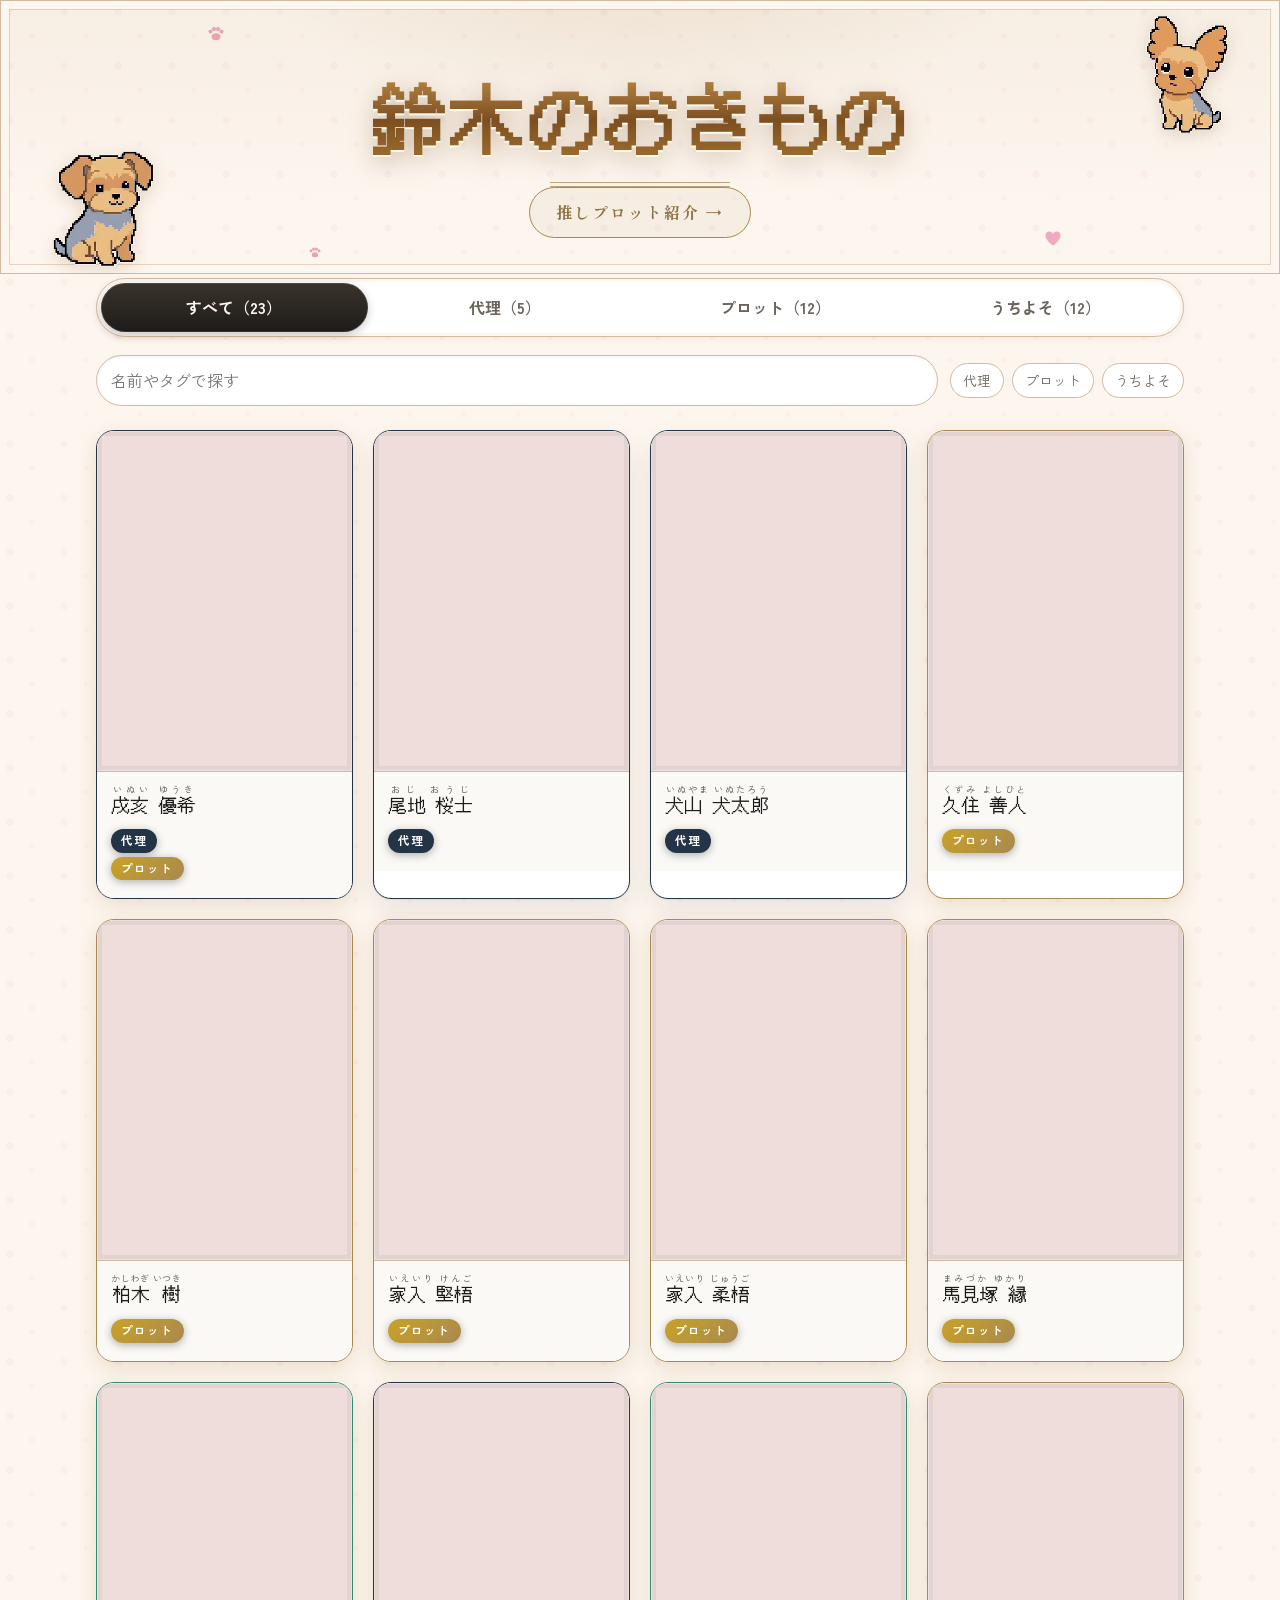
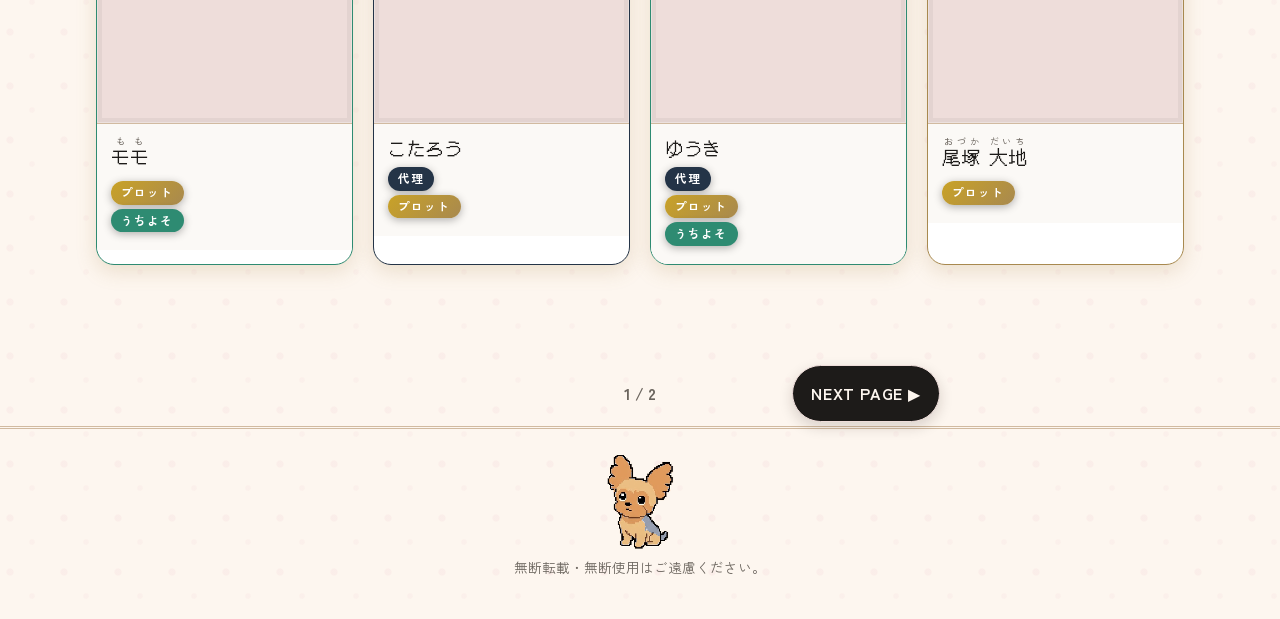
==== index.html @ d0c05646 "Update index.html" ====
<!doctype html>
<html lang="ja">
<head>
<meta charset="utf-8">
<meta name="viewport" content="width=device-width, initial-scale=1">
<title>キャラクター図鑑</title>
<meta name="description" content="オリジナルキャラクターの紹介ページ">
<link rel="preconnect" href="https://fonts.googleapis.com">
<link rel="preconnect" href="https://fonts.gstatic.com" crossorigin>
<link href="https://fonts.googleapis.com/css2?family=Shippori+Mincho+B1:wght@500;700;800&family=Zen+Kaku+Gothic+New:wght@400;700&family=DotGothic16&display=swap" rel="stylesheet">
<link rel="stylesheet" href="style.css?v=20261112v">
</head>
<body>
<div class="loader" id="loader" role="status" aria-label="読み込み中">
  <img class="loader-img" id="loader-img" src="images/loading-1.webp" alt="">
  <div class="loader-progress">
    <img class="loader-runner" id="loader-runner" src="images/runner-1.webp" alt="">
    <div class="loader-bar"><div class="loader-bar-fill" id="loader-fill"></div></div>
  </div>
  <p class="loader-text">読み込み中 <span class="loader-pct" id="loader-pct">0%</span></p>
</div>
<script>
  (function () {
    var n = 1 + Math.floor(Math.random() * 3);
    document.getElementById("loader-img").src = "images/loading-" + n + ".webp";
    document.getElementById("loader-runner").src = "images/runner-" + n + ".webp";
  })();
</script>
<svg width="0" height="0" style="position:absolute" aria-hidden="true">
  <defs>
    <symbol id="yorkie-long-walk" viewBox="0 0 300 160">
<path d="M10 10h10v10h-10ZM20 10h10v10h-10ZM10 20h10v10h-10ZM20 20h10v10h-10ZM30 20h10v10h-10ZM200 20h10v10h-10ZM210 20h10v10h-10ZM20 30h10v10h-10ZM30 30h10v10h-10ZM160 30h10v10h-10ZM170 30h10v10h-10ZM180 30h10v10h-10ZM190 30h10v10h-10ZM200 30h10v10h-10ZM210 30h10v10h-10ZM220 30h10v10h-10ZM230 30h10v10h-10ZM240 30h10v10h-10ZM250 30h10v10h-10ZM10 40h10v10h-10ZM20 40h10v10h-10ZM150 40h10v10h-10ZM280 40h10v10h-10Z" fill="#eac184"/>
<path d="M200 10h10v10h-10ZM210 10h10v10h-10ZM190 20h10v10h-10ZM220 20h10v10h-10Z" fill="#f191a8"/>
<path d="M160 40h10v10h-10ZM170 40h10v10h-10ZM180 40h10v10h-10ZM190 40h10v10h-10ZM200 40h10v10h-10ZM210 40h10v10h-10ZM220 40h10v10h-10ZM230 40h10v10h-10ZM240 40h10v10h-10ZM250 40h10v10h-10ZM260 40h10v10h-10ZM270 40h10v10h-10ZM140 50h10v10h-10ZM150 50h10v10h-10ZM160 50h10v10h-10ZM170 50h10v10h-10ZM180 50h10v10h-10ZM190 50h10v10h-10ZM200 50h10v10h-10ZM210 50h10v10h-10ZM220 50h10v10h-10ZM230 50h10v10h-10ZM240 50h10v10h-10ZM250 50h10v10h-10ZM260 50h10v10h-10ZM270 50h10v10h-10ZM280 50h10v10h-10ZM290 50h10v10h-10ZM140 60h10v10h-10ZM150 60h10v10h-10ZM160 60h10v10h-10ZM170 60h10v10h-10ZM260 60h10v10h-10ZM270 60h10v10h-10ZM280 60h10v10h-10ZM290 60h10v10h-10ZM140 70h10v10h-10ZM150 70h10v10h-10ZM280 70h10v10h-10ZM290 70h10v10h-10ZM140 80h10v10h-10ZM150 80h10v10h-10ZM280 80h10v10h-10ZM290 80h10v10h-10ZM140 90h10v10h-10ZM150 90h10v10h-10ZM280 90h10v10h-10ZM290 90h10v10h-10ZM140 100h10v10h-10ZM150 100h10v10h-10ZM280 100h10v10h-10ZM290 100h10v10h-10ZM140 110h10v10h-10ZM150 110h10v10h-10ZM160 110h10v10h-10ZM170 110h10v10h-10ZM260 110h10v10h-10ZM270 110h10v10h-10ZM280 110h10v10h-10ZM290 110h10v10h-10ZM160 120h10v10h-10ZM170 120h10v10h-10ZM180 120h10v10h-10ZM190 120h10v10h-10ZM200 120h10v10h-10ZM210 120h10v10h-10ZM220 120h10v10h-10ZM230 120h10v10h-10ZM240 120h10v10h-10ZM250 120h10v10h-10ZM260 120h10v10h-10ZM270 120h10v10h-10ZM160 130h10v10h-10ZM170 130h10v10h-10ZM180 130h10v10h-10ZM190 130h10v10h-10ZM200 130h10v10h-10ZM210 130h10v10h-10ZM220 130h10v10h-10ZM230 130h10v10h-10ZM240 130h10v10h-10ZM250 130h10v10h-10Z" fill="#d29c54"/>
<path d="M10 50h10v10h-10ZM20 50h10v10h-10ZM30 50h10v10h-10ZM40 50h10v10h-10ZM50 50h10v10h-10ZM60 50h10v10h-10ZM70 50h10v10h-10ZM80 50h10v10h-10ZM90 50h10v10h-10ZM100 50h10v10h-10ZM110 50h10v10h-10ZM120 50h10v10h-10ZM130 50h10v10h-10ZM10 60h10v10h-10ZM20 60h10v10h-10ZM30 60h10v10h-10ZM40 60h10v10h-10ZM50 60h10v10h-10ZM60 60h10v10h-10ZM70 60h10v10h-10ZM80 60h10v10h-10ZM90 60h10v10h-10ZM100 60h10v10h-10ZM110 60h10v10h-10ZM120 60h10v10h-10ZM130 60h10v10h-10ZM10 70h10v10h-10ZM20 70h10v10h-10ZM30 70h10v10h-10ZM40 70h10v10h-10ZM50 70h10v10h-10ZM60 70h10v10h-10ZM70 70h10v10h-10ZM80 70h10v10h-10ZM90 70h10v10h-10ZM100 70h10v10h-10ZM110 70h10v10h-10ZM120 70h10v10h-10ZM130 70h10v10h-10ZM10 80h10v10h-10ZM20 80h10v10h-10ZM30 80h10v10h-10ZM40 80h10v10h-10ZM50 80h10v10h-10ZM60 80h10v10h-10ZM70 80h10v10h-10ZM80 80h10v10h-10ZM90 80h10v10h-10ZM100 80h10v10h-10ZM110 80h10v10h-10ZM120 80h10v10h-10ZM130 80h10v10h-10ZM10 90h10v10h-10ZM20 90h10v10h-10ZM30 90h10v10h-10ZM40 90h10v10h-10ZM50 90h10v10h-10ZM60 90h10v10h-10ZM70 90h10v10h-10ZM80 90h10v10h-10ZM90 90h10v10h-10ZM100 90h10v10h-10ZM110 90h10v10h-10ZM120 90h10v10h-10ZM130 90h10v10h-10ZM10 100h10v10h-10ZM20 100h10v10h-10ZM30 100h10v10h-10ZM40 100h10v10h-10ZM50 100h10v10h-10ZM60 100h10v10h-10ZM70 100h10v10h-10ZM80 100h10v10h-10ZM90 100h10v10h-10ZM100 100h10v10h-10ZM110 100h10v10h-10ZM120 100h10v10h-10ZM130 100h10v10h-10ZM10 110h10v10h-10ZM20 110h10v10h-10ZM30 110h10v10h-10ZM40 110h10v10h-10ZM50 110h10v10h-10ZM60 110h10v10h-10ZM70 110h10v10h-10ZM80 110h10v10h-10ZM90 110h10v10h-10ZM100 110h10v10h-10ZM110 110h10v10h-10ZM120 110h10v10h-10ZM130 110h10v10h-10ZM10 120h10v10h-10ZM20 120h10v10h-10ZM30 120h10v10h-10ZM40 120h10v10h-10ZM50 120h10v10h-10ZM60 120h10v10h-10ZM70 120h10v10h-10ZM80 120h10v10h-10ZM90 120h10v10h-10ZM100 120h10v10h-10ZM110 120h10v10h-10ZM120 120h10v10h-10ZM130 120h10v10h-10ZM20 140h10v10h-10ZM30 140h10v10h-10ZM60 140h10v10h-10ZM70 140h10v10h-10ZM110 140h10v10h-10ZM120 140h10v10h-10Z" fill="#a9b2ba"/>
<path d="M180 60h10v10h-10ZM190 60h10v10h-10ZM200 60h10v10h-10ZM210 60h10v10h-10ZM220 60h10v10h-10ZM230 60h10v10h-10ZM240 60h10v10h-10ZM250 60h10v10h-10ZM160 70h10v10h-10ZM170 70h10v10h-10ZM180 70h10v10h-10ZM190 70h10v10h-10ZM200 70h10v10h-10ZM210 70h10v10h-10ZM220 70h10v10h-10ZM230 70h10v10h-10ZM240 70h10v10h-10ZM250 70h10v10h-10ZM260 70h10v10h-10ZM270 70h10v10h-10ZM160 80h10v10h-10ZM170 80h10v10h-10ZM190 80h10v10h-10ZM200 80h10v10h-10ZM210 80h10v10h-10ZM220 80h10v10h-10ZM230 80h10v10h-10ZM240 80h10v10h-10ZM260 80h10v10h-10ZM270 80h10v10h-10ZM160 90h10v10h-10ZM170 90h10v10h-10ZM180 90h10v10h-10ZM190 90h10v10h-10ZM200 90h10v10h-10ZM230 90h10v10h-10ZM240 90h10v10h-10ZM250 90h10v10h-10ZM260 90h10v10h-10ZM270 90h10v10h-10ZM160 100h10v10h-10ZM170 100h10v10h-10ZM180 100h10v10h-10ZM190 100h10v10h-10ZM210 100h10v10h-10ZM220 100h10v10h-10ZM240 100h10v10h-10ZM250 100h10v10h-10ZM260 100h10v10h-10ZM270 100h10v10h-10ZM180 110h10v10h-10ZM190 110h10v10h-10ZM200 110h10v10h-10ZM210 110h10v10h-10ZM220 110h10v10h-10ZM230 110h10v10h-10ZM240 110h10v10h-10ZM250 110h10v10h-10ZM20 150h10v10h-10ZM30 150h10v10h-10ZM60 150h10v10h-10ZM70 150h10v10h-10ZM110 150h10v10h-10ZM120 150h10v10h-10Z" fill="#f8ecd0"/>
<path d="M180 80h10v10h-10ZM250 80h10v10h-10ZM210 90h10v10h-10ZM220 90h10v10h-10ZM200 100h10v10h-10ZM230 100h10v10h-10Z" fill="#2a2522"/>
<path d="M140 120h10v10h-10ZM150 120h10v10h-10ZM280 120h10v10h-10ZM290 120h10v10h-10ZM140 130h10v10h-10ZM150 130h10v10h-10ZM260 130h10v10h-10ZM270 130h10v10h-10ZM140 140h10v10h-10ZM150 140h10v10h-10ZM260 140h10v10h-10ZM270 140h10v10h-10Z" fill="#b07a3a"/>
<path d="M10 130h10v10h-10ZM20 130h10v10h-10ZM30 130h10v10h-10ZM40 130h10v10h-10ZM50 130h10v10h-10ZM60 130h10v10h-10ZM70 130h10v10h-10ZM80 130h10v10h-10ZM90 130h10v10h-10ZM100 130h10v10h-10ZM110 130h10v10h-10ZM120 130h10v10h-10ZM130 130h10v10h-10Z" fill="#7e8891"/>
</symbol>
    <symbol id="yorkie-short-walk" viewBox="0 0 300 160">
<path d="M160 0h10v10h-10ZM170 0h10v10h-10ZM260 0h10v10h-10ZM270 0h10v10h-10ZM150 10h10v10h-10ZM160 10h10v10h-10ZM170 10h10v10h-10ZM250 10h10v10h-10ZM260 10h10v10h-10ZM270 10h10v10h-10ZM140 20h10v10h-10ZM150 20h10v10h-10ZM160 20h10v10h-10ZM170 20h10v10h-10ZM240 20h10v10h-10ZM250 20h10v10h-10ZM260 20h10v10h-10ZM270 20h10v10h-10ZM140 30h10v10h-10ZM150 30h10v10h-10ZM180 30h10v10h-10ZM230 30h10v10h-10ZM240 30h10v10h-10ZM270 30h10v10h-10ZM140 40h10v10h-10ZM150 40h10v10h-10ZM180 40h10v10h-10ZM190 40h10v10h-10ZM200 40h10v10h-10ZM210 40h10v10h-10ZM220 40h10v10h-10ZM230 40h10v10h-10ZM240 40h10v10h-10ZM270 40h10v10h-10ZM150 50h10v10h-10ZM290 50h10v10h-10Z" fill="#eac184"/>
<path d="M160 30h10v10h-10ZM170 30h10v10h-10ZM250 30h10v10h-10ZM260 30h10v10h-10ZM160 40h10v10h-10ZM170 40h10v10h-10ZM250 40h10v10h-10ZM260 40h10v10h-10Z" fill="#f3c6d0"/>
<path d="M160 50h10v10h-10ZM170 50h10v10h-10ZM180 50h10v10h-10ZM190 50h10v10h-10ZM200 50h10v10h-10ZM210 50h10v10h-10ZM220 50h10v10h-10ZM230 50h10v10h-10ZM240 50h10v10h-10ZM250 50h10v10h-10ZM260 50h10v10h-10ZM270 50h10v10h-10ZM280 50h10v10h-10ZM150 60h10v10h-10ZM160 60h10v10h-10ZM170 60h10v10h-10ZM180 60h10v10h-10ZM190 60h10v10h-10ZM200 60h10v10h-10ZM210 60h10v10h-10ZM220 60h10v10h-10ZM230 60h10v10h-10ZM240 60h10v10h-10ZM250 60h10v10h-10ZM260 60h10v10h-10ZM270 60h10v10h-10ZM280 60h10v10h-10ZM290 60h10v10h-10ZM150 70h10v10h-10ZM160 70h10v10h-10ZM170 70h10v10h-10ZM180 70h10v10h-10ZM260 70h10v10h-10ZM270 70h10v10h-10ZM280 70h10v10h-10ZM290 70h10v10h-10ZM150 80h10v10h-10ZM160 80h10v10h-10ZM280 80h10v10h-10ZM290 80h10v10h-10ZM150 90h10v10h-10ZM160 90h10v10h-10ZM280 90h10v10h-10ZM290 90h10v10h-10ZM150 100h10v10h-10ZM160 100h10v10h-10ZM280 100h10v10h-10ZM290 100h10v10h-10ZM150 110h10v10h-10ZM160 110h10v10h-10ZM280 110h10v10h-10ZM290 110h10v10h-10ZM150 120h10v10h-10ZM160 120h10v10h-10ZM170 120h10v10h-10ZM180 120h10v10h-10ZM250 120h10v10h-10ZM260 120h10v10h-10ZM270 120h10v10h-10ZM280 120h10v10h-10ZM290 120h10v10h-10ZM150 130h10v10h-10ZM160 130h10v10h-10ZM170 130h10v10h-10ZM180 130h10v10h-10ZM190 130h10v10h-10ZM200 130h10v10h-10ZM210 130h10v10h-10ZM220 130h10v10h-10ZM230 130h10v10h-10ZM240 130h10v10h-10ZM250 130h10v10h-10ZM260 130h10v10h-10ZM270 130h10v10h-10ZM280 130h10v10h-10ZM290 130h10v10h-10Z" fill="#d29c54"/>
<path d="M10 60h10v10h-10ZM20 60h10v10h-10ZM30 60h10v10h-10ZM40 60h10v10h-10ZM50 60h10v10h-10ZM60 60h10v10h-10ZM70 60h10v10h-10ZM80 60h10v10h-10ZM90 60h10v10h-10ZM100 60h10v10h-10ZM110 60h10v10h-10ZM120 60h10v10h-10ZM10 70h10v10h-10ZM20 70h10v10h-10ZM30 70h10v10h-10ZM40 70h10v10h-10ZM50 70h10v10h-10ZM60 70h10v10h-10ZM70 70h10v10h-10ZM80 70h10v10h-10ZM90 70h10v10h-10ZM100 70h10v10h-10ZM110 70h10v10h-10ZM120 70h10v10h-10ZM10 80h10v10h-10ZM20 80h10v10h-10ZM30 80h10v10h-10ZM40 80h10v10h-10ZM50 80h10v10h-10ZM60 80h10v10h-10ZM70 80h10v10h-10ZM80 80h10v10h-10ZM90 80h10v10h-10ZM100 80h10v10h-10ZM110 80h10v10h-10ZM120 80h10v10h-10ZM10 90h10v10h-10ZM20 90h10v10h-10ZM30 90h10v10h-10ZM40 90h10v10h-10ZM50 90h10v10h-10ZM60 90h10v10h-10ZM70 90h10v10h-10ZM80 90h10v10h-10ZM90 90h10v10h-10ZM100 90h10v10h-10ZM110 90h10v10h-10ZM120 90h10v10h-10ZM10 100h10v10h-10ZM20 100h10v10h-10ZM30 100h10v10h-10ZM40 100h10v10h-10ZM50 100h10v10h-10ZM60 100h10v10h-10ZM70 100h10v10h-10ZM80 100h10v10h-10ZM90 100h10v10h-10ZM100 100h10v10h-10ZM110 100h10v10h-10ZM120 100h10v10h-10ZM10 110h10v10h-10ZM20 110h10v10h-10ZM30 110h10v10h-10ZM40 110h10v10h-10ZM50 110h10v10h-10ZM60 110h10v10h-10ZM70 110h10v10h-10ZM80 110h10v10h-10ZM90 110h10v10h-10ZM100 110h10v10h-10ZM110 110h10v10h-10ZM120 110h10v10h-10ZM10 120h10v10h-10ZM20 120h10v10h-10ZM30 120h10v10h-10ZM40 120h10v10h-10ZM50 120h10v10h-10ZM60 120h10v10h-10ZM70 120h10v10h-10ZM80 120h10v10h-10ZM90 120h10v10h-10ZM100 120h10v10h-10ZM110 120h10v10h-10ZM120 120h10v10h-10ZM20 140h10v10h-10ZM30 140h10v10h-10ZM60 140h10v10h-10ZM70 140h10v10h-10ZM110 140h10v10h-10ZM120 140h10v10h-10Z" fill="#a9b2ba"/>
<path d="M130 60h10v10h-10ZM140 60h10v10h-10ZM130 70h10v10h-10ZM140 70h10v10h-10ZM130 80h10v10h-10ZM140 80h10v10h-10ZM130 90h10v10h-10ZM140 90h10v10h-10ZM130 100h10v10h-10ZM140 100h10v10h-10ZM130 110h10v10h-10ZM140 110h10v10h-10ZM130 120h10v10h-10ZM140 120h10v10h-10Z" fill="#d2504a"/>
<path d="M190 70h10v10h-10ZM200 70h10v10h-10ZM210 70h10v10h-10ZM220 70h10v10h-10ZM230 70h10v10h-10ZM240 70h10v10h-10ZM250 70h10v10h-10ZM170 80h10v10h-10ZM180 80h10v10h-10ZM190 80h10v10h-10ZM200 80h10v10h-10ZM210 80h10v10h-10ZM220 80h10v10h-10ZM230 80h10v10h-10ZM240 80h10v10h-10ZM250 80h10v10h-10ZM260 80h10v10h-10ZM270 80h10v10h-10ZM170 90h10v10h-10ZM180 90h10v10h-10ZM200 90h10v10h-10ZM210 90h10v10h-10ZM220 90h10v10h-10ZM230 90h10v10h-10ZM240 90h10v10h-10ZM260 90h10v10h-10ZM270 90h10v10h-10ZM170 100h10v10h-10ZM180 100h10v10h-10ZM190 100h10v10h-10ZM200 100h10v10h-10ZM230 100h10v10h-10ZM240 100h10v10h-10ZM250 100h10v10h-10ZM260 100h10v10h-10ZM270 100h10v10h-10ZM170 110h10v10h-10ZM180 110h10v10h-10ZM190 110h10v10h-10ZM200 110h10v10h-10ZM230 110h10v10h-10ZM240 110h10v10h-10ZM250 110h10v10h-10ZM260 110h10v10h-10ZM270 110h10v10h-10ZM190 120h10v10h-10ZM200 120h10v10h-10ZM230 120h10v10h-10ZM240 120h10v10h-10ZM20 150h10v10h-10ZM30 150h10v10h-10ZM60 150h10v10h-10ZM70 150h10v10h-10ZM110 150h10v10h-10ZM120 150h10v10h-10Z" fill="#f8ecd0"/>
<path d="M190 90h10v10h-10ZM250 90h10v10h-10ZM210 100h10v10h-10ZM220 100h10v10h-10Z" fill="#2a2522"/>
<path d="M210 110h10v10h-10ZM220 110h10v10h-10ZM210 120h10v10h-10ZM220 120h10v10h-10Z" fill="#f191a8"/>
<path d="M10 130h10v10h-10ZM20 130h10v10h-10ZM30 130h10v10h-10ZM40 130h10v10h-10ZM50 130h10v10h-10ZM60 130h10v10h-10ZM70 130h10v10h-10ZM80 130h10v10h-10ZM90 130h10v10h-10ZM100 130h10v10h-10ZM110 130h10v10h-10ZM120 130h10v10h-10Z" fill="#7e8891"/>
</symbol>
    <symbol id="yorkie-long-loaf" viewBox="0 0 300 90">
<path d="M10 10h10v10h-10ZM20 10h10v10h-10ZM10 20h10v10h-10ZM20 20h10v10h-10ZM30 20h10v10h-10ZM190 30h10v10h-10ZM200 30h10v10h-10ZM210 30h10v10h-10ZM220 30h10v10h-10ZM230 30h10v10h-10ZM240 30h10v10h-10ZM250 30h10v10h-10ZM260 30h10v10h-10ZM270 30h10v10h-10ZM280 30h10v10h-10ZM290 40h10v10h-10Z" fill="#eac184"/>
<path d="M10 30h10v10h-10ZM20 30h10v10h-10ZM30 30h10v10h-10ZM40 30h10v10h-10ZM50 30h10v10h-10ZM60 30h10v10h-10ZM70 30h10v10h-10ZM80 30h10v10h-10ZM90 30h10v10h-10ZM100 30h10v10h-10ZM110 30h10v10h-10ZM120 30h10v10h-10ZM130 30h10v10h-10ZM140 30h10v10h-10ZM150 30h10v10h-10ZM160 30h10v10h-10ZM170 30h10v10h-10ZM10 40h10v10h-10ZM20 40h10v10h-10ZM30 40h10v10h-10ZM40 40h10v10h-10ZM50 40h10v10h-10ZM60 40h10v10h-10ZM70 40h10v10h-10ZM80 40h10v10h-10ZM90 40h10v10h-10ZM100 40h10v10h-10ZM110 40h10v10h-10ZM120 40h10v10h-10ZM130 40h10v10h-10ZM140 40h10v10h-10ZM150 40h10v10h-10ZM160 40h10v10h-10ZM170 40h10v10h-10ZM10 50h10v10h-10ZM20 50h10v10h-10ZM30 50h10v10h-10ZM40 50h10v10h-10ZM50 50h10v10h-10ZM60 50h10v10h-10ZM70 50h10v10h-10ZM80 50h10v10h-10ZM90 50h10v10h-10ZM100 50h10v10h-10ZM110 50h10v10h-10ZM120 50h10v10h-10ZM130 50h10v10h-10ZM140 50h10v10h-10ZM150 50h10v10h-10ZM160 50h10v10h-10ZM170 50h10v10h-10ZM10 60h10v10h-10ZM20 60h10v10h-10ZM30 60h10v10h-10ZM40 60h10v10h-10ZM50 60h10v10h-10ZM60 60h10v10h-10ZM70 60h10v10h-10ZM80 60h10v10h-10ZM90 60h10v10h-10ZM100 60h10v10h-10ZM110 60h10v10h-10ZM120 60h10v10h-10ZM130 60h10v10h-10ZM140 60h10v10h-10ZM150 60h10v10h-10ZM160 60h10v10h-10ZM170 60h10v10h-10Z" fill="#a9b2ba"/>
<path d="M180 40h10v10h-10ZM190 40h10v10h-10ZM200 40h10v10h-10ZM210 40h10v10h-10ZM220 40h10v10h-10ZM230 40h10v10h-10ZM240 40h10v10h-10ZM250 40h10v10h-10ZM260 40h10v10h-10ZM270 40h10v10h-10ZM280 40h10v10h-10ZM180 50h10v10h-10ZM190 50h10v10h-10ZM200 50h10v10h-10ZM210 50h10v10h-10ZM220 50h10v10h-10ZM230 50h10v10h-10ZM260 50h10v10h-10ZM270 50h10v10h-10ZM280 50h10v10h-10ZM290 50h10v10h-10ZM180 60h10v10h-10ZM190 60h10v10h-10ZM200 60h10v10h-10ZM210 60h10v10h-10ZM220 60h10v10h-10ZM230 60h10v10h-10ZM240 60h10v10h-10ZM250 60h10v10h-10ZM260 60h10v10h-10ZM270 60h10v10h-10ZM190 70h10v10h-10ZM200 70h10v10h-10ZM210 70h10v10h-10ZM220 70h10v10h-10ZM230 70h10v10h-10ZM240 70h10v10h-10Z" fill="#d29c54"/>
<path d="M240 50h10v10h-10ZM250 50h10v10h-10ZM280 60h10v10h-10ZM290 60h10v10h-10Z" fill="#2a2522"/>
<path d="M10 70h10v10h-10ZM20 70h10v10h-10ZM30 70h10v10h-10ZM40 70h10v10h-10ZM50 70h10v10h-10ZM60 70h10v10h-10ZM70 70h10v10h-10ZM80 70h10v10h-10ZM90 70h10v10h-10ZM100 70h10v10h-10ZM110 70h10v10h-10ZM120 70h10v10h-10ZM130 70h10v10h-10ZM140 70h10v10h-10ZM150 70h10v10h-10ZM160 70h10v10h-10ZM170 70h10v10h-10Z" fill="#7e8891"/>
<path d="M180 70h10v10h-10ZM250 70h10v10h-10Z" fill="#b07a3a"/>
<path d="M20 80h10v10h-10ZM30 80h10v10h-10ZM60 80h10v10h-10ZM70 80h10v10h-10ZM120 80h10v10h-10ZM130 80h10v10h-10ZM170 80h10v10h-10ZM180 80h10v10h-10ZM190 80h10v10h-10ZM200 80h10v10h-10Z" fill="#f8ecd0"/>
</symbol>
    <symbol id="yorkie-short-loaf" viewBox="0 0 300 110">
<path d="M160 0h10v10h-10ZM170 0h10v10h-10ZM260 0h10v10h-10ZM270 0h10v10h-10ZM150 10h10v10h-10ZM160 10h10v10h-10ZM170 10h10v10h-10ZM250 10h10v10h-10ZM260 10h10v10h-10ZM270 10h10v10h-10ZM140 20h10v10h-10ZM150 20h10v10h-10ZM160 20h10v10h-10ZM170 20h10v10h-10ZM240 20h10v10h-10ZM250 20h10v10h-10ZM260 20h10v10h-10ZM270 20h10v10h-10ZM140 30h10v10h-10ZM150 30h10v10h-10ZM180 30h10v10h-10ZM230 30h10v10h-10ZM240 30h10v10h-10ZM270 30h10v10h-10ZM140 40h10v10h-10ZM150 40h10v10h-10ZM180 40h10v10h-10ZM190 40h10v10h-10ZM200 40h10v10h-10ZM210 40h10v10h-10ZM220 40h10v10h-10ZM230 40h10v10h-10ZM240 40h10v10h-10ZM270 40h10v10h-10Z" fill="#eac184"/>
<path d="M160 30h10v10h-10ZM170 30h10v10h-10ZM250 30h10v10h-10ZM260 30h10v10h-10ZM160 40h10v10h-10ZM170 40h10v10h-10ZM250 40h10v10h-10ZM260 40h10v10h-10Z" fill="#f3c6d0"/>
<path d="M10 50h10v10h-10ZM20 50h10v10h-10ZM30 50h10v10h-10ZM40 50h10v10h-10ZM50 50h10v10h-10ZM60 50h10v10h-10ZM70 50h10v10h-10ZM80 50h10v10h-10ZM90 50h10v10h-10ZM100 50h10v10h-10ZM110 50h10v10h-10ZM120 50h10v10h-10ZM130 50h10v10h-10ZM140 50h10v10h-10ZM10 60h10v10h-10ZM20 60h10v10h-10ZM30 60h10v10h-10ZM40 60h10v10h-10ZM50 60h10v10h-10ZM60 60h10v10h-10ZM70 60h10v10h-10ZM80 60h10v10h-10ZM90 60h10v10h-10ZM100 60h10v10h-10ZM110 60h10v10h-10ZM120 60h10v10h-10ZM130 60h10v10h-10ZM140 60h10v10h-10ZM10 70h10v10h-10ZM20 70h10v10h-10ZM30 70h10v10h-10ZM40 70h10v10h-10ZM50 70h10v10h-10ZM60 70h10v10h-10ZM70 70h10v10h-10ZM80 70h10v10h-10ZM90 70h10v10h-10ZM100 70h10v10h-10ZM110 70h10v10h-10ZM120 70h10v10h-10ZM130 70h10v10h-10ZM140 70h10v10h-10ZM10 80h10v10h-10ZM20 80h10v10h-10ZM30 80h10v10h-10ZM40 80h10v10h-10ZM50 80h10v10h-10ZM60 80h10v10h-10ZM70 80h10v10h-10ZM80 80h10v10h-10ZM90 80h10v10h-10ZM100 80h10v10h-10ZM110 80h10v10h-10ZM120 80h10v10h-10ZM130 80h10v10h-10ZM140 80h10v10h-10Z" fill="#a9b2ba"/>
<path d="M150 50h10v10h-10ZM160 50h10v10h-10ZM170 50h10v10h-10ZM180 50h10v10h-10ZM190 50h10v10h-10ZM200 50h10v10h-10ZM210 50h10v10h-10ZM220 50h10v10h-10ZM230 50h10v10h-10ZM240 50h10v10h-10ZM250 50h10v10h-10ZM260 50h10v10h-10ZM270 50h10v10h-10ZM280 50h10v10h-10ZM290 50h10v10h-10ZM150 60h10v10h-10ZM160 60h10v10h-10ZM280 60h10v10h-10ZM290 60h10v10h-10ZM150 70h10v10h-10ZM160 70h10v10h-10ZM280 70h10v10h-10ZM290 70h10v10h-10ZM150 80h10v10h-10ZM160 80h10v10h-10ZM280 80h10v10h-10ZM290 80h10v10h-10ZM170 90h10v10h-10ZM180 90h10v10h-10ZM190 90h10v10h-10ZM200 90h10v10h-10ZM210 90h10v10h-10ZM220 90h10v10h-10ZM230 90h10v10h-10ZM240 90h10v10h-10ZM250 90h10v10h-10ZM260 90h10v10h-10ZM270 90h10v10h-10ZM280 90h10v10h-10ZM290 90h10v10h-10Z" fill="#d29c54"/>
<path d="M170 60h10v10h-10ZM180 60h10v10h-10ZM190 60h10v10h-10ZM200 60h10v10h-10ZM210 60h10v10h-10ZM220 60h10v10h-10ZM230 60h10v10h-10ZM240 60h10v10h-10ZM250 60h10v10h-10ZM260 60h10v10h-10ZM270 60h10v10h-10ZM170 70h10v10h-10ZM200 70h10v10h-10ZM210 70h10v10h-10ZM220 70h10v10h-10ZM230 70h10v10h-10ZM260 70h10v10h-10ZM270 70h10v10h-10ZM170 80h10v10h-10ZM180 80h10v10h-10ZM190 80h10v10h-10ZM200 80h10v10h-10ZM230 80h10v10h-10ZM240 80h10v10h-10ZM250 80h10v10h-10ZM260 80h10v10h-10ZM270 80h10v10h-10ZM20 100h10v10h-10ZM30 100h10v10h-10ZM60 100h10v10h-10ZM70 100h10v10h-10ZM110 100h10v10h-10ZM120 100h10v10h-10Z" fill="#f8ecd0"/>
<path d="M180 70h10v10h-10ZM190 70h10v10h-10ZM240 70h10v10h-10ZM250 70h10v10h-10ZM210 80h10v10h-10ZM220 80h10v10h-10Z" fill="#2a2522"/>
<path d="M10 90h10v10h-10ZM20 90h10v10h-10ZM30 90h10v10h-10ZM40 90h10v10h-10ZM50 90h10v10h-10ZM60 90h10v10h-10ZM70 90h10v10h-10ZM80 90h10v10h-10ZM90 90h10v10h-10ZM100 90h10v10h-10ZM110 90h10v10h-10ZM120 90h10v10h-10ZM130 90h10v10h-10ZM140 90h10v10h-10Z" fill="#7e8891"/>
</symbol>
    <symbol id="paw" viewBox="0 0 100 100">
      <g fill="#e8a2b4">
        <ellipse cx="50" cy="67" rx="20" ry="16"/>
        <circle cx="25" cy="43" r="9"/><circle cx="41" cy="32" r="9.5"/>
        <circle cx="59" cy="32" r="9.5"/><circle cx="75" cy="43" r="9"/>
      </g>
    </symbol>
    <symbol id="poop" viewBox="0 0 160 130"><path fill="#3d2c1e" d="M70 0h30v10H70ZM60 10h10v10H60ZM100 10h10v10H100ZM60 20h10v10H60ZM100 20h10v10H100ZM50 30h10v10H50ZM110 30h10v10H110ZM50 40h10v10H50ZM110 40h10v10H110ZM40 50h10v10H40ZM120 50h10v10H120ZM30 60h10v10H30ZM130 60h10v10H130ZM30 70h10v10H30ZM130 70h10v10H130ZM20 80h10v10H20ZM140 80h10v10H140ZM20 90h10v10H20ZM140 90h10v10H140ZM10 100h10v10H10ZM150 100h10v10H150ZM10 110h10v10H10ZM150 110h10v10H150ZM10 120h150v10H10Z"/><path fill="#926c42" d="M70 10h30v10H70ZM70 20h30v10H70ZM60 30h50v10H60ZM70 40h40v10H70ZM50 50h70v10H50ZM40 60h90v10H40ZM50 70h80v10H50ZM30 80h110v10H30ZM30 90h100v10H30ZM20 100h130v10H20ZM20 110h130v10H20Z"/><path fill="#b28c5e" d="M60 40h10v10H60ZM40 70h10v10H40Z"/><path fill="#745430" d="M130 90h10v10H130Z"/></symbol>
    <symbol id="heart" viewBox="0 0 100 100">
      <path d="M50 88 C20 62 8 45 8 30 C8 16 18 8 30 8 C40 8 48 14 50 23 C52 14 60 8 70 8 C82 8 92 16 92 30 C92 45 80 62 50 88 Z" fill="#f2a9bf"/>
    </symbol>
  </defs>
</svg>
<header class="hero">
  <img class="yorkie y-left" src="images/yorkie-tare.png" alt="" aria-hidden="true">
  <img class="yorkie y-right" src="images/yorkie-puupu.png" alt="" aria-hidden="true">
  <svg class="paw-deco pd1" aria-hidden="true"><use href="#paw"/></svg>
  <svg class="paw-deco pd2" aria-hidden="true"><use href="#heart"/></svg>
  <svg class="paw-deco pd3" aria-hidden="true"><use href="#paw"/></svg>
  <div class="wrap">
    <h1 id="site-title">キャラクター図鑑</h1>
    <p id="site-lead"></p>
    <div class="hero-rule" aria-hidden="true"><span></span></div>
    <p class="hero-nav"><a class="plots-link" href="plots.html">推しプロット紹介 →</a></p>
  </div>
</header>

<main class="wrap">
  <div class="tabs" role="tablist" aria-label="表示切り替え">
    <button type="button" class="tab" data-tab="all" aria-selected="true">すべて</button>
    <button type="button" class="tab" data-tab="proxy" aria-selected="false">代理</button>
    <button type="button" class="tab" data-tab="plot" aria-selected="false">プロット</button>
    <button type="button" class="tab" data-tab="uchiyoso" aria-selected="false">うちよそ</button>
  </div>
  <div class="toolbar">
    <input type="search" id="q" placeholder="名前やタグで探す" aria-label="キャラクターを検索">
    <div class="chips" id="chips" aria-label="タグで絞り込み"></div>
  </div>
  <div class="grid" id="grid" aria-live="polite"></div>
  <nav class="pager" id="pager" hidden aria-label="ページ切り替え">
    <button type="button" class="pager-btn" id="page-prev">◀ PREV PAGE</button>
    <span class="pager-info" id="page-info"></span>
    <button type="button" class="pager-btn" id="page-next">NEXT PAGE ▶</button>
  </nav>
</main>

<footer>
  <div class="wrap foot-in">
    <img class="yorkie-foot" src="images/yorkie-puupu.png" alt="" aria-hidden="true">
    <div>無断転載・無断使用はご遠慮ください。</div>
  </div>
</footer>

<dialog id="dlg" aria-label="キャラクター詳細">
  <button class="close" id="close" aria-label="閉じる">×</button>
  <div class="modal" id="modal"></div>
</dialog>

<script src="app.js?v=20261112s"></script>
</body>
</html>
---- style.css ----
:root {
  --bg: #fdf6ef;
  --surface: #ffffff;
  --ink: #1d1b19;
  --muted: #6b655e;
  --line: #eeddda;
  --accent: #cf5f7e;
  --accent-ink: #ffffff;
  --gold: #a8894f;
  --shadow: 0 1px 2px rgba(30, 20, 10, .06), 0 8px 24px rgba(30, 20, 10, .08);
  --serif: "Shippori Mincho B1", "Hiragino Mincho ProN", "Yu Mincho", serif;
  --sans: "Zen Kaku Gothic New", "Hiragino Sans", "Yu Gothic", system-ui, sans-serif;
}
@media (prefers-color-scheme: dark) {
  :root:not([data-theme="light"]) {
    --bg: #1e1518;
    --surface: #2a1f24;
    --ink: #f1ece4;
    --muted: #a39b90;
    --line: #453239;
    --accent: #e79fb4;
    --accent-ink: #1a0d08;
    --shadow: 0 1px 2px rgba(0, 0, 0, .4), 0 8px 24px rgba(0, 0, 0, .35);
  }
}

* { box-sizing: border-box; }
html { -webkit-text-size-adjust: 100%; }
body {
  margin: 0;
  background-color: var(--bg);
  background-image:
    radial-gradient(circle at 10px 12px, rgba(207, 95, 126, .05) 3px, transparent 4.2px),
    radial-gradient(circle at 32px 36px, rgba(207, 95, 126, .038) 2.2px, transparent 3.4px);
  background-size: 54px 54px;
  color: var(--ink);
  font-family: var(--sans);
  line-height: 1.8;
}
a { color: inherit; }
img { display: block; max-width: 100%; }

.wrap { max-width: 1120px; margin: 0 auto; padding: 0 16px; }

/* header */
.hero {
  position: relative;
  overflow: hidden;
  padding: 72px 0 36px;
  text-align: center;
  background:
    radial-gradient(560px 260px at 50% -60px, color-mix(in srgb, var(--gold) 16%, transparent), transparent 70%),
    linear-gradient(180deg, color-mix(in srgb, var(--gold) 7%, transparent), transparent 78%);
}
.hero .kicker {
  margin: 0 0 14px;
  font-size: .72rem;
  letter-spacing: .42em;
  text-indent: .42em;
  color: var(--accent);
  font-weight: 700;
}
.hero .wrap { position: relative; z-index: 1; }
.yorkie { position: absolute; pointer-events: none; z-index: 0; height: auto; image-rendering: pixelated; filter: drop-shadow(0 4px 8px rgba(120, 70, 20, .18)); }
.yorkie-foot { image-rendering: pixelated; }
.y-left { left: max(10px, 4vw); bottom: 6px; width: 104px; animation: floaty 3.8s ease-in-out infinite; }
.y-right { right: max(10px, 4vw); top: 14px; width: 84px; animation: floaty 4.6s ease-in-out infinite reverse; }
.yorkie { shape-rendering: crispEdges; }
.paw-deco { position: absolute; pointer-events: none; z-index: 0; animation: twinkle 3s ease-in-out infinite; }
.pd1 { left: 16%; top: 22px; width: 22px; height: 22px; }
.pd2 { right: 17%; bottom: 26px; width: 18px; height: 18px; animation-delay: .7s; }
.pd3 { left: 24%; bottom: 14px; width: 16px; height: 16px; animation-delay: 1.3s; }
@keyframes floaty { 0%, 100% { transform: translateY(0) rotate(-2deg); } 50% { transform: translateY(-7px) rotate(2.5deg); } }
@keyframes twinkle { 0%, 100% { opacity: .3; transform: scale(.9) rotate(-8deg); } 50% { opacity: .85; transform: scale(1.1) rotate(7deg); } }
.foot-in { text-align: center; }
.pet { position: fixed; left: 0; bottom: 4px; z-index: 60; pointer-events: none; will-change: transform; }
.pet .flipwrap { display: block; }
.pet img { display: block; width: 100%; height: auto; image-rendering: pixelated; filter: drop-shadow(0 3px 5px rgba(120, 70, 20, .2)); }
.pet.walking img { animation: walk-bob .34s ease-in-out infinite alternate; transform-origin: bottom center; }
.pet.sleeping img { animation: pet-breathe 2.8s ease-in-out infinite; transform: rotate(-3deg); }
.pet.barking img { animation: pet-hop .32s ease-in-out 3; }
@keyframes walk-bob { from { transform: translateY(0) rotate(-2deg); } to { transform: translateY(-3.5px) rotate(2deg); } }
@keyframes pet-breathe { 0%, 100% { scale: 1; } 50% { scale: 1.05; } }
@keyframes pet-hop { 0%, 100% { transform: translateY(0); } 40% { transform: translateY(-5px); } }
.pet .bubble {
  position: absolute; left: 50%; bottom: 97%; transform: translateX(-50%);
  background: var(--surface); border: 1px solid var(--line); color: var(--accent);
  font-size: .72rem; font-weight: 700; line-height: 1.5; white-space: nowrap;
  padding: 1px 9px; border-radius: 999px; box-shadow: var(--shadow);
}
.poop-counter { position: fixed; right: 10px; bottom: 8px; z-index: 61; background: var(--surface); border: 1px solid var(--line); border-radius: 999px; padding: 4px 12px; font-size: .8rem; box-shadow: var(--shadow); }
.poop { position: fixed; bottom: 6px; width: 24px; z-index: 55; pointer-events: auto; cursor: pointer; animation: poop-pop .35s cubic-bezier(.22, 1.4, .36, 1); transition: opacity .8s ease, transform .8s ease; }
.poop svg { display: block; width: 100%; height: 24px; }
.poop.bye { opacity: 0; transform: translateY(4px) scale(.8); }
.poop.picked { opacity: 0; transform: scale(1.3); transition: all .18s ease; }
@keyframes poop-pop { from { transform: scale(.4); opacity: 0; } to { transform: scale(1); opacity: 1; } }
.yorkie-foot { display: block; width: 68px; margin: 0 auto 6px; animation: floaty 4.2s ease-in-out infinite; }
@media (max-width: 720px) {
  .y-left { width: 64px; } .y-right { width: 56px; }
  .pd1 { left: 6%; } .pd2 { right: 6%; } .pd3 { display: none; }
}
.hero h1 {
  font-family: var(--serif);
  font-weight: 800;
  font-size: clamp(2.9rem, 9vw, 4.6rem);
  letter-spacing: .1em;
  line-height: 1.2;
  white-space: nowrap;
  margin: 0 0 14px;
  background: linear-gradient(180deg, #b07f3f 10%, #7c4f21 55%, #9a6a2c 95%);
  -webkit-background-clip: text;
  background-clip: text;
  color: transparent;
  filter: drop-shadow(0 2px 0 rgba(255, 251, 240, .95)) drop-shadow(0 6px 12px rgba(124, 79, 33, .30));
}
.hero p { margin: 0 auto; color: var(--muted); max-width: 40em; }
.hero-rule { display: flex; justify-content: center; margin-top: 22px; }
.hero-rule span {
  display: block; width: 180px; height: 5px;
  border-top: 1px solid var(--gold);
  border-bottom: 1px solid var(--gold);
  opacity: .75;
}

.tabs {
  display: grid; grid-template-columns: repeat(4, 1fr); gap: 4px; width: 100%;
  background: var(--surface); border: 1px solid var(--line);
  border-radius: 999px; padding: 4px; margin: 4px 0 6px;
}
.tab {
  font: inherit; font-weight: 700; color: var(--muted); white-space: nowrap;
  background: transparent; border: none; border-radius: 999px;
  padding: 10px 2px; cursor: pointer; text-align: center;
  font-size: clamp(.78rem, 3.4vw, 1rem);
}
.tab[aria-selected="true"] { background: var(--ink); color: var(--bg); }
.toolbar {
  display: flex; gap: 12px; flex-wrap: wrap; align-items: center;
  padding: 12px 0 24px;
}
.toolbar input[type="search"] {
  flex: 1 1 220px; min-width: 0;
  font: inherit; color: inherit;
  padding: 10px 14px;
  background: var(--surface);
  border: 1px solid var(--line);
  border-radius: 999px;
}
.toolbar input:focus-visible, .chip:focus-visible, .card:focus-visible, button:focus-visible {
  outline: 2px solid var(--accent); outline-offset: 2px;
}
.chips { display: flex; gap: 8px; flex-wrap: wrap; }
.chip {
  font: inherit; font-size: .85rem; color: var(--muted);
  background: var(--surface); border: 1px solid var(--line);
  padding: 4px 12px; border-radius: 999px; cursor: pointer;
}
.chip[aria-pressed="true"] { background: var(--ink); color: var(--bg); border-color: var(--ink); }

/* grid */
.grid {
  display: grid; gap: 20px;
  grid-template-columns: repeat(4, minmax(0, 1fr));
  padding-bottom: 72px;
  align-content: start;
}
.card {
  all: unset; box-sizing: border-box; cursor: pointer;
  display: flex; flex-direction: column;
  background: var(--surface);
  border: 1px solid var(--line);
  border-radius: 18px; overflow: hidden;
  transition: transform .2s ease, box-shadow .2s ease;
}
.card:hover { transform: translateY(-4px) rotate(-.4deg); box-shadow: var(--shadow); }
.card .thumb { aspect-ratio: 3 / 4; overflow: hidden; background: var(--line); position: relative; }
.role {
  display: inline-block; font-family: var(--serif); font-weight: 800; letter-spacing: .12em;
  font-size: .95rem; line-height: 1; padding: 7px 12px 7px 14px; border-radius: 999px;
  color: #fff; box-shadow: 0 2px 8px rgba(0, 0, 0, .3);
}
.role.seme { background: #b5452f; }
.role.uke { background: #2f6fb5; }
.role.rev { background: #6b4fa0; }
.modal .role-line { margin-bottom: 12px; }
.modal .role-line .role { font-size: 1.12rem; padding: 10px 22px 10px 24px; box-shadow: 0 4px 14px rgba(0, 0, 0, .30); }
.card .marks { display: flex; flex-direction: column; align-items: flex-start; gap: 4px; margin: 6px 0 2px; }
.card .mark {
  font-size: .72rem; font-weight: 700; letter-spacing: .1em; line-height: 1;
  padding: 6px 10px; border-radius: 999px; color: #fff;
  box-shadow: 0 2px 8px rgba(0, 0, 0, .3);
}
.card .mark.plot { background: linear-gradient(135deg, #c9a227, #a8894f); }
.card .mark.proxy { background: #243447; }
.card.has-plot { border-color: var(--gold); box-shadow: 0 6px 20px rgba(168, 137, 79, .22); }
.card.has-proxy { border-color: #243447; }
.card .mark.uchiyoso { background: #2e8b72; }
.card.has-uchiyoso { border-color: #2e8b72; }
.card .thumb img { width: 100%; height: 100%; object-fit: cover; object-position: top center; transition: transform .45s ease; }
.card:hover .thumb img { transform: scale(1.045); }
.card .meta { padding: 12px 14px 16px; }
.card .name {
  font-family: var(--serif); font-weight: 700; font-size: 1.15rem; line-height: 1.4;
  white-space: nowrap; overflow: hidden; text-overflow: ellipsis;
}
.card .name:has(ruby) { line-height: 2.05; }
.card .name rt { font-family: var(--sans); font-size: .5em; font-weight: 400; letter-spacing: .06em; color: var(--muted); }
.modal h2:has(ruby) { line-height: 1.75; }
.modal h2 rt { font-family: var(--sans); font-size: .36em; font-weight: 700; letter-spacing: .12em; color: var(--accent); }
.card .sub { color: var(--muted); font-size: .85rem; margin-top: 2px; }
.empty { color: var(--muted); padding: 48px 0; text-align: center; grid-column: 1 / -1; }

/* modal */
dialog {
  border: none; padding: 0; background: var(--surface); color: var(--ink);
  width: min(960px, calc(100vw - 24px)); max-height: calc(100dvh - 24px);
  border-radius: 18px; box-shadow: var(--shadow); overflow: hidden;
}
dialog::backdrop { background: rgba(10, 8, 6, .6); }
dialog[open] { animation: nuru-in .34s cubic-bezier(.22, 1.2, .36, 1); transform-origin: center bottom; }
dialog[open]::backdrop { animation: backdrop-in .25s ease; }
@keyframes nuru-in {
  from { opacity: 0; transform: translateY(26px) scale(.965); }
  60% { opacity: 1; }
  to { opacity: 1; transform: translateY(0) scale(1); }
}
@keyframes backdrop-in { from { opacity: 0; } to { opacity: 1; } }
.card:active { transform: scale(.97); }
.modal { display: grid; grid-template-columns: minmax(0, 1fr) minmax(0, 1fr); max-height: calc(100dvh - 24px); }
.modal .gallery { background: var(--line); display: flex; flex-direction: column; min-height: 0; }
.modal .gallery .main { flex: 1; min-height: 0; display: grid; place-items: center; overflow: hidden; }
.modal .gallery .main img { width: 100%; height: 100%; max-height: calc(100dvh - 24px - 84px); object-fit: contain; }
.modal .thumbs { display: flex; gap: 8px; padding: 10px; justify-content: center; }
.modal .thumbs button {
  all: unset; cursor: pointer; width: 52px; height: 64px; border-radius: 8px; overflow: hidden;
  border: 2px solid transparent; opacity: .65;
}
.modal .thumbs button[aria-current="true"] { border-color: var(--accent); opacity: 1; }
.modal .thumbs img { width: 100%; height: 100%; object-fit: cover; object-position: top; }
.modal .info { padding: 32px 28px 28px; overflow: auto; }
.modal h2 { font-family: var(--serif); font-size: 1.9rem; margin: 0; line-height: 1.3; }
.modal .age { color: var(--accent); font-weight: 700; margin: 2px 0 14px; }
.modal .summary { font-family: var(--serif); font-size: 1.05rem; margin: 0 0 20px; }
.plot-links { border: 2px solid var(--gold); background: #fff8e6; border-radius: 14px; padding: 14px; margin: 0 0 20px; }
.plot-links-title { color: #8a6414; font-weight: 700; letter-spacing: .08em; margin-bottom: 10px; }
.plot-link-buttons { display: flex; flex-wrap: wrap; gap: 8px; }
.plot-link { color: #fff; text-decoration: none; font-weight: 700; padding: 10px 16px; border-radius: 999px; box-shadow: 0 3px 8px rgba(90, 60, 0, .18); }
.plot-link.zeta { background: #6c4bd8; }
.plot-link.chacha { background: #e56b8c; }
.plot-link.moox { background: #2f8f83; }
.modal dl { margin: 0; }
.modal dt { font-size: .75rem; letter-spacing: .14em; color: var(--muted); margin-top: 16px; }
.modal dd { margin: 2px 0 0; }
.modal .tags { display: flex; gap: 6px; flex-wrap: wrap; margin-top: 20px; }
.modal .tags span { font-size: .8rem; border: 1px solid var(--line); color: var(--muted); padding: 1px 10px; border-radius: 999px; }
.close {
  position: absolute; top: 10px; right: 10px; z-index: 2;
  width: 40px; height: 40px; border-radius: 50%; border: none; cursor: pointer;
  background: var(--surface); color: var(--ink); font-size: 1.3rem; line-height: 1;
  box-shadow: var(--shadow);
}

footer { border-top: 1px solid var(--line); padding: 24px 0 40px; color: var(--muted); font-size: .85rem; }

@media (max-width: 720px) {
  .hero { padding-top: 36px; }
  .grid { grid-template-columns: repeat(4, minmax(0, 1fr)); gap: 8px; }
  .card { border-radius: 12px; }
  .card .meta { padding: 7px 8px 9px; }
  .card .name { font-size: .78rem; }
  .card .sub { font-size: .66rem; white-space: nowrap; overflow: hidden; text-overflow: ellipsis; }
  .card .thumb .role { font-size: .66rem; padding: 4px 8px 4px 9px; top: 6px; left: 6px; }
  .card .marks { top: 6px; right: 6px; gap: 4px; }
  .card .mark { font-size: .6rem; padding: 4px 7px; }
  .modal { grid-template-columns: 1fr; overflow: auto; }
  .modal .gallery .main img { max-height: 60dvh; }
  .modal .info { padding: 20px 18px 28px; overflow: visible; }
  dialog { overflow: auto; }
}
@media (prefers-reduced-motion: reduce) {
  .card { transition: none; } .card:hover { transform: none; }
  dialog[open], dialog[open]::backdrop { animation: none; }
  .yorkie, .paw-deco, .yorkie-foot { animation: none; }
  .pet img, .poop { animation: none; }
}

/* admin */
.admin h1 { font-family: var(--serif); font-size: 1.8rem; margin: 40px 0 4px; }
.panel { background: var(--surface); border: 1px solid var(--line); border-radius: 14px; padding: 20px; margin: 20px 0; }
.panel h2 { font-family: var(--serif); font-size: 1.2rem; margin: 0 0 12px; }
.panel details > summary { cursor: pointer; font-family: var(--serif); font-size: 1.2rem; font-weight: 700; }
.field { display: grid; gap: 4px; margin: 12px 0; }
.field label, .field .lbl { font-size: .85rem; color: var(--muted); }
.field input[type="text"], .field input[type="password"], .field input[type="search"], .field input[type="url"], .field textarea {
  font: inherit; font-size: 16px; color: inherit; background: var(--bg);
  border: 1px solid var(--line); border-radius: 10px; padding: 12px 14px; width: 100%;
}
.field textarea { min-height: 84px; resize: vertical; }
.row { display: grid; grid-template-columns: 1fr 1fr; gap: 12px; }
@media (max-width: 560px) { .row { grid-template-columns: 1fr; } }
.btn {
  font: inherit; font-weight: 700; cursor: pointer;
  background: var(--accent); color: var(--accent-ink);
  border: none; border-radius: 999px; padding: 10px 22px; min-height: 46px;
}
.btn.ghost { background: transparent; color: var(--ink); border: 1px solid var(--line); }
.btn.danger { background: transparent; color: var(--accent); border: 1px solid var(--accent); }
.btn:disabled { opacity: .5; cursor: progress; }
.actions { display: flex; gap: 10px; flex-wrap: wrap; margin-top: 16px; }
.note { color: var(--muted); font-size: .85rem; }
.status { margin-top: 12px; min-height: 1.6em; font-size: .9rem; }
.status.err { color: var(--accent); font-weight: 700; }
.list { display: grid; gap: 8px; }
.list .item { display: flex; gap: 12px; align-items: center; padding: 8px; border: 1px solid var(--line); border-radius: 10px; }
.list .item img { width: 56px; height: 72px; object-fit: cover; object-position: top; border-radius: 8px; background: var(--line); }
.list .item .t { flex: 1; min-width: 0; }
.list .item .t small { color: var(--muted); display: block; }
.imgs { display: flex; gap: 10px; flex-wrap: wrap; margin-top: 6px; }
.imgs figure { margin: 0; width: 84px; text-align: center; font-size: .75rem; color: var(--muted); }
.imgs img { width: 84px; height: 108px; object-fit: cover; object-position: top; border-radius: 8px; background: var(--line); }
.check { display: flex; gap: 8px; align-items: flex-start; font-size: .9rem; }

/* admin usability */
.role-btn { font-size: 1rem; font-weight: 700; padding: 10px 26px; min-height: 46px; }
.role-btn[data-role="攻め"][aria-pressed="true"] { background: #b5452f; border-color: #b5452f; color: #fff; }
.role-btn[data-role="受け"][aria-pressed="true"] { background: #2f6fb5; border-color: #2f6fb5; color: #fff; }
.role-btn[data-role="リバ"][aria-pressed="true"] { background: #6b4fa0; border-color: #6b4fa0; color: #fff; }
.tag-suggest { margin-top: 8px; }
.tag-suggest-btn.plot { border: 1px solid var(--gold); color: var(--gold); font-weight: 700; }
.tag-suggest-btn.uchiyoso { border: 1px solid #2e8b72; color: #2e8b72; font-weight: 700; }
#intro-field { border-left: 3px solid var(--gold); padding-left: 12px; }
[hidden] { display: none !important; }
.plot-url-field { border: 2px solid var(--gold); background: #fffaf0; border-radius: 14px; padding: 14px; }
.plot-url-field .plot-url-title { color: #8a6414; font-size: 1rem; font-weight: 700; }
.plot-url-field label { margin-top: 6px; color: var(--ink); font-weight: 700; }
.tag-suggest .chip { padding: 7px 14px; min-height: 38px; }
.tag-suggest .chip[aria-pressed="true"] { background: var(--gold); border-color: var(--gold); color: #fff; }
.savebar {
  position: sticky; bottom: 0; z-index: 5;
  background: var(--surface);
  border-top: 1px solid var(--line);
  padding: 12px 0 4px; margin-top: 20px;
}
.savebar .btn[type="submit"] { flex: 1 1 auto; }
.list .item { padding: 10px; }
.list .item .btn { min-height: 42px; padding: 8px 16px; }

.modal .secret {
  filter: blur(7px); cursor: pointer; user-select: none; -webkit-user-select: none;
  transition: filter .25s ease;
}
.modal .secret.revealed { filter: none; user-select: text; -webkit-user-select: text; }
.modal .secret-hint { display: block; margin-top: 5px; font-size: .74rem; color: var(--muted); }

.modal .prompt-text { white-space: pre-wrap; overflow-wrap: anywhere; }
.modal .copy-btn {
  display: block; margin-top: 7px; font: inherit; font-size: .78rem; font-weight: 700;
  padding: 6px 16px; border-radius: 999px; border: 1px solid var(--line);
  background: var(--surface); color: var(--ink); cursor: pointer;
}
.modal .copy-btn:active { transform: scale(.96); }

.list { display: grid; grid-template-columns: repeat(4, 1fr); gap: 10px; }
.list .note { grid-column: 1 / -1; }
.acard {
  background: var(--surface); border: 1px solid var(--line); border-radius: 14px;
  overflow: hidden; text-align: center; cursor: pointer;
  touch-action: pan-y; user-select: none; -webkit-user-select: none; -webkit-touch-callout: none;
}
.acard img { width: 100%; aspect-ratio: 4 / 5; object-fit: cover; object-position: top; display: block; background: var(--line); }
.acard .aimg-empty { width: 100%; aspect-ratio: 4 / 5; background: var(--line); }
.acard .aname { font-weight: 700; font-size: .84rem; padding: 7px 4px 2px; white-space: nowrap; overflow: hidden; text-overflow: ellipsis; }
.acard .afoot { display: flex; gap: 6px; justify-content: center; padding: 5px 6px 10px; }
.acard .afoot .btn { min-height: 34px; padding: 5px 12px; font-size: .78rem; }
.acard.dragging {
  outline: 3px solid var(--accent); transform: scale(1.03);
  opacity: .94; box-shadow: 0 18px 40px rgba(31, 27, 23, .35);
}
.acard img { pointer-events: none; -webkit-user-drag: none; }
.acard-ph { border: 2px dashed var(--line); border-radius: 14px; background: rgba(31, 27, 23, .06); }

.pager {
  display: flex; align-items: center; justify-content: space-between; gap: 12px;
  max-width: 600px; margin: 28px auto 4px;
}
.pager[hidden] { display: none; }
.pager-btn {
  font: inherit; font-weight: 700; letter-spacing: .05em; cursor: pointer;
  padding: 13px 10px; border-radius: 999px; border: 1px solid var(--line);
  background: var(--ink); color: var(--bg);
  flex: 0 0 148px; text-align: center; white-space: nowrap;
}
#page-prev { background: var(--surface); color: var(--ink); }
.pager-btn:active { transform: scale(.97); }
.pager-info { font-weight: 700; color: var(--muted); white-space: nowrap; }
@keyframes pOutNext { to { transform: translateX(-72px); opacity: 0; } }
@keyframes pInNext { from { transform: translateX(72px); opacity: 0; } }
@keyframes pOutPrev { to { transform: translateX(72px); opacity: 0; } }
@keyframes pInPrev { from { transform: translateX(-72px); opacity: 0; } }
.page-out-next { animation: pOutNext .22s cubic-bezier(.5, 0, .75, 0) forwards; will-change: transform, opacity; }
.page-in-next { animation: pInNext .34s cubic-bezier(.22, .61, .21, 1); will-change: transform, opacity; }
.page-out-prev { animation: pOutPrev .22s cubic-bezier(.5, 0, .75, 0) forwards; will-change: transform, opacity; }
.page-in-prev { animation: pInPrev .34s cubic-bezier(.22, .61, .21, 1); will-change: transform, opacity; }
@media (prefers-reduced-motion: reduce) {
  .page-out-next, .page-in-next, .page-out-prev, .page-in-prev { animation: none; }
}

/* ===== Classical refinement（上品クラシカル） ===== */
:root { --gold-line: color-mix(in srgb, var(--gold) 42%, var(--line)); }

/* ヒーロー：内側に額縁のような二重の枠 */
.hero {
  box-shadow:
    inset 0 0 0 1px var(--gold-line),
    inset 0 0 0 9px var(--bg),
    inset 0 0 0 10px color-mix(in srgb, var(--gold) 30%, transparent);
}
/* キッカー：両側に金のライン */
.hero .kicker { display: flex; align-items: center; justify-content: center; gap: 16px; text-indent: 0; }
.hero .kicker::before, .hero .kicker::after {
  content: ""; height: 1px; width: min(76px, 16vw);
}
.hero .kicker::before { background: linear-gradient(90deg, transparent, var(--gold)); }
.hero .kicker::after { background: linear-gradient(90deg, var(--gold), transparent); }

.hero p { letter-spacing: .04em; }

/* タブ・チップ：金の差し色と深み */
.tabs { border-color: var(--gold-line); box-shadow: 0 2px 10px rgba(30, 20, 10, .05), inset 0 0 0 3px var(--bg); }
.tab[aria-selected="true"] {
  background: linear-gradient(180deg, #3b332a, var(--ink));
  box-shadow: inset 0 0 0 1px rgba(255, 255, 255, .10), 0 3px 8px rgba(30, 20, 10, .22);
}
.chip { border-color: var(--gold-line); }
.chip[aria-pressed="true"] { background: linear-gradient(180deg, #3b332a, var(--ink)); border-color: var(--ink); }
.toolbar input[type="search"] { border-color: var(--gold-line); box-shadow: inset 0 1px 4px rgba(30, 20, 10, .05); }

/* カード：金の縁取りと深い影、写真にマットの内枠 */
.card {
  border-color: var(--gold-line);
  box-shadow: 0 1px 2px rgba(30, 20, 10, .05), 0 12px 28px rgba(30, 20, 10, .08);
}
.card:hover { box-shadow: 0 2px 3px rgba(30, 20, 10, .06), 0 18px 38px rgba(124, 79, 33, .18); }
.card .thumb::after {
  content: ""; position: absolute; inset: 0; pointer-events: none;
  box-shadow: inset 0 0 0 1px rgba(255, 255, 255, .30), inset 0 0 0 5px rgba(29, 27, 25, .05);
}
.card .meta {
  border-top: 1px solid var(--gold-line);
  background: color-mix(in srgb, var(--gold) 5%, var(--surface));
}
.card .name { letter-spacing: .03em; }

/* 詳細モーダル：外枠と内枠の額縁 */
dialog {
  border: 1px solid var(--gold-line);
  border-radius: 12px;
  box-shadow: 0 30px 70px rgba(20, 12, 4, .38), 0 4px 18px rgba(20, 12, 4, .22);
}
.modal { position: relative; }
.modal::after {
  content: ""; position: absolute; inset: 7px; z-index: 4; pointer-events: none;
  border: 1px solid color-mix(in srgb, var(--gold) 38%, transparent);
  border-radius: 6px;
}
/* ギャラリー：マット（余白）＋額縁 */
.modal .gallery {
  background: linear-gradient(180deg, color-mix(in srgb, var(--gold) 16%, var(--line)), var(--line));
  padding: 16px;
}
.modal .gallery .main {
  background: color-mix(in srgb, var(--gold) 8%, var(--surface));
  border: 1px solid color-mix(in srgb, var(--gold) 55%, transparent);
  box-shadow: 0 12px 30px rgba(30, 20, 10, .22), inset 0 0 0 4px color-mix(in srgb, var(--gold) 10%, var(--surface));
}
.modal .thumbs { padding: 12px 2px 2px; }
.modal .thumbs button { border-radius: 4px; box-shadow: 0 2px 6px rgba(30, 20, 10, .18); }

/* 情報側：見出しの飾り線、引用風サマリー、仕様書風の罫 */
.modal h2 { padding-bottom: 12px; }
.modal h2::after {
  content: ""; display: block; width: 68px; height: 3px; margin-top: 10px; border-radius: 2px;
  background: linear-gradient(90deg, var(--gold), color-mix(in srgb, var(--gold) 15%, transparent));
}
.modal .age { letter-spacing: .1em; }
.modal .summary {
  border-left: 3px solid color-mix(in srgb, var(--gold) 70%, transparent);
  padding: 4px 0 4px 14px;
  background: linear-gradient(90deg, color-mix(in srgb, var(--gold) 8%, transparent), transparent 72%);
}
.modal dt { color: color-mix(in srgb, var(--gold) 78%, var(--ink)); font-weight: 700; }
.modal dd { border-bottom: 1px dotted var(--gold-line); padding-bottom: 10px; }
.modal .prompt-text {
  background: color-mix(in srgb, var(--gold) 6%, var(--bg));
  border: 1px solid var(--gold-line); border-radius: 8px;
  padding: 10px 12px; font-size: .94rem;
}
.modal .copy-btn { border-color: var(--gold-line); }
.modal .copy-btn:hover { border-color: var(--gold); }
.modal .tags span {
  border-color: var(--gold-line); color: color-mix(in srgb, var(--gold) 72%, var(--ink));
  background: color-mix(in srgb, var(--gold) 6%, var(--surface)); letter-spacing: .05em;
}
.plot-links { box-shadow: inset 0 0 0 3px #fffdf4, inset 0 0 0 4px color-mix(in srgb, var(--gold) 35%, transparent), 0 6px 16px rgba(90, 60, 0, .10); }
.close { border: 1px solid var(--gold-line); }

/* フッター：二重線 */
footer { border-top: 3px double var(--gold-line); }

/* ページャーボタン：影で浮かせる */
.pager-btn { box-shadow: 0 5px 14px rgba(30, 20, 10, .16); }
#page-prev { border-color: var(--gold-line); }

@media (max-width: 720px) {
  .modal .gallery { padding: 10px; }
  .modal::after { inset: 5px; }
}

/* ===== Loading screen ===== */
.loader {
  position: fixed; inset: 0; z-index: 200;
  background: var(--bg);
  display: flex; flex-direction: column; align-items: center; justify-content: center; gap: 18px;
  transition: opacity .45s ease;
}
.loader.done { opacity: 0; pointer-events: none; }
.loader-img {
  width: min(400px, 84vw); height: auto;
  border-radius: 14px; border: 1px solid var(--gold-line);
  box-shadow: 0 16px 40px rgba(30, 20, 10, .16);
  background: #f7efe3;
  animation: loader-bob .38s ease-in-out infinite alternate;
}
@keyframes loader-bob {
  from { transform: translateY(0) rotate(-1deg); }
  to { transform: translateY(-7px) rotate(1.2deg); }
}
.loader-text {
  margin: 0; font-family: var(--serif); font-weight: 700; font-size: .95rem;
  letter-spacing: .34em; text-indent: .34em;
  color: color-mix(in srgb, var(--gold) 80%, var(--ink));
  animation: loader-pulse 1.6s ease-in-out infinite;
}
@keyframes loader-pulse { 0%, 100% { opacity: .45; } 50% { opacity: 1; } }
@media (prefers-reduced-motion: reduce) {
  .loader { transition: none; }
  .loader-text { animation: none; }
  .loader-img { animation: none; }
}

/* ===== Loading progress bar ===== */
.loader-progress {
  position: relative;
  width: min(300px, 74vw);
  margin-top: 34px;
}
.loader-runner {
  position: absolute;
  left: 0%;
  bottom: calc(100% + 1px);
  width: 74px; height: auto;
  transform: translateX(-50%);
  filter: drop-shadow(0 3px 3px rgba(30, 20, 10, .22));
  animation: runner-bob .3s ease-in-out infinite alternate;
  z-index: 1;
}
@keyframes runner-bob {
  from { transform: translateX(-50%) translateY(0) rotate(-2deg); }
  to { transform: translateX(-50%) translateY(-4px) rotate(2deg); }
}
.loader-bar {
  height: 8px;
  border-radius: 99px;
  background: color-mix(in srgb, var(--gold) 22%, var(--bg));
  border: 1px solid var(--gold-line);
  overflow: hidden;
}
.loader-bar-fill {
  height: 100%;
  width: 0%;
  border-radius: 99px;
  background: linear-gradient(90deg, var(--gold), #8a6a2f);
  transition: width .18s ease;
}
.loader-pct {
  letter-spacing: .08em;
  font-variant-numeric: tabular-nums;
}
@media (prefers-reduced-motion: reduce) {
  .loader-runner { animation: none; }
  .loader-bar-fill { transition: none; }
}

/* ===== 推しプロット紹介ページ ===== */
.hero-sub { padding: 40px 0 26px; }
.back-line { margin: 0 0 10px; text-align: left; }
.back-link { color: var(--gold); font-weight: 700; font-size: .9rem; text-decoration: none; }
.back-link:hover { text-decoration: underline; }
.hero-nav { margin: 20px 0 0; }
.plots-link {
  display: inline-block;
  padding: 10px 26px;
  border: 1.5px solid var(--gold);
  border-radius: 999px;
  color: color-mix(in srgb, var(--gold) 82%, var(--ink));
  background: color-mix(in srgb, var(--gold) 8%, transparent);
  font-family: var(--serif);
  font-weight: 700;
  letter-spacing: .12em;
  text-decoration: none;
  transition: background .2s ease, color .2s ease;
}
.plots-link:hover { background: var(--gold); color: #fff; }
.plot-grid {
  display: grid;
  grid-template-columns: repeat(auto-fill, minmax(min(100%, 250px), 1fr));
  gap: 18px;
  padding: 26px 0 10px;
}
.plot-card {
  display: block;
  background: var(--surface);
  border: 1px solid var(--gold-line, var(--line));
  border-radius: 14px;
  overflow: hidden;
  box-shadow: var(--shadow);
  text-decoration: none;
  transition: transform .18s ease, box-shadow .18s ease;
}
.plot-card:hover { transform: translateY(-3px); }
.plot-thumb {
  position: relative;
  aspect-ratio: 16 / 9;
  background: linear-gradient(135deg, color-mix(in srgb, var(--gold) 26%, var(--bg)), color-mix(in srgb, var(--accent) 20%, var(--bg)));
  overflow: hidden;
}
.plot-thumb-fallback {
  position: absolute; inset: 0;
  display: flex; align-items: center; justify-content: center;
  font-family: var(--serif); font-weight: 800; font-size: 1.5rem; letter-spacing: .14em;
  color: color-mix(in srgb, var(--gold) 75%, var(--ink));
}
.plot-thumb img {
  position: absolute; inset: 0;
  width: 100%; height: 100%;
  object-fit: cover;
}
.plot-badge {
  position: absolute; left: 10px; bottom: 10px;
  padding: 3px 12px;
  border-radius: 999px;
  color: #fff; font-size: .78rem; font-weight: 700; letter-spacing: .06em;
  box-shadow: 0 2px 6px rgba(30, 20, 10, .25);
}
.plot-badge.zeta { background: #6c4bd8; }
.plot-badge.chacha { background: #e56b8c; }
.plot-badge.moox { background: #2f8f83; }
.plot-badge.other { background: #8a7a5c; }
.plot-meta { padding: 14px 16px 16px; }
.plot-meta h3 {
  margin: 0 0 6px;
  font-family: var(--serif); font-size: 1.06rem; line-height: 1.5;
}
.plot-comment { margin: 0 0 10px; color: var(--muted); font-size: .9rem; line-height: 1.7; }
.plot-open { color: var(--gold); font-weight: 700; font-size: .88rem; letter-spacing: .06em; }

/* 管理画面：推しプロット一覧 */
.prow {
  display: flex; align-items: center; gap: 12px;
  padding: 10px 0;
  border-bottom: 1px dotted var(--line);
}
.prow img { width: 76px; height: 50px; object-fit: cover; border-radius: 8px; flex: none; }
.pthumb-empty {
  width: 76px; height: 50px; flex: none;
  display: flex; align-items: center; justify-content: center;
  border: 1px dashed var(--line); border-radius: 8px;
  color: var(--muted); font-size: .78rem;
}
.prow .ptitle { flex: 1; font-weight: 700; line-height: 1.5; }
.field select {
  width: 100%;
  font: inherit; font-size: 16px;
  padding: 10px;
  border: 1px solid var(--line); border-radius: 10px;
  background: var(--surface); color: var(--ink);
}

/* ===== ドット文字（タイトル・見出し） ===== */
:root { --dot: "DotGothic16", "Zen Kaku Gothic New", sans-serif; }
.hero h1,
.modal h2,
.card .name,
.plot-meta h3 {
  font-family: var(--dot);
  font-weight: 400;
  letter-spacing: .04em;
}

/* ===== キャラ詳細：プロットリンクのサムネ＋タイトル ===== */
.plot-rich { display: flex; flex-direction: column; gap: 10px; }
.plot-rich-card {
  display: flex; gap: 12px; align-items: center;
  padding: 8px;
  background: var(--surface);
  border: 1px solid var(--line);
  border-radius: 12px;
  text-decoration: none;
  transition: transform .15s ease, box-shadow .15s ease;
}
.plot-rich-card:hover { transform: translateY(-2px); box-shadow: var(--shadow); }
.plot-rich-thumb {
  position: relative; flex: none;
  width: 118px; aspect-ratio: 16 / 9;
  border-radius: 8px; overflow: hidden;
  background: linear-gradient(135deg, color-mix(in srgb, var(--gold) 26%, var(--bg)), color-mix(in srgb, var(--accent) 20%, var(--bg)));
}
.plot-rich-thumb img { position: absolute; inset: 0; width: 100%; height: 100%; object-fit: cover; }
.plot-rich-thumb .plot-thumb-fallback { font-size: 1rem; }
.plot-rich-meta { min-width: 0; }
.plot-rich-title {
  font-weight: 700; line-height: 1.55;
  display: -webkit-box; -webkit-line-clamp: 2; -webkit-box-orient: vertical; overflow: hidden;
}
.plot-rich-svc { font-size: .8rem; font-weight: 700; margin-top: 2px; }
.plot-rich-card.zeta .plot-rich-svc { color: #6c4bd8; }
.plot-rich-card.chacha .plot-rich-svc { color: #e56b8c; }
.plot-rich-card.moox .plot-rich-svc { color: #2f8f83; }

/* ===== タイトル調整：太字ドット・ページ間位置揃え ===== */
.hero h1 { font-weight: 700; }
.hero-sub { padding: 68px 20px 46px; }
.hero-sub .hero-nav { position: absolute; top: 14px; left: 18px; margin: 0; z-index: 3; }
.hero-sub h1 { max-width: 100%; }
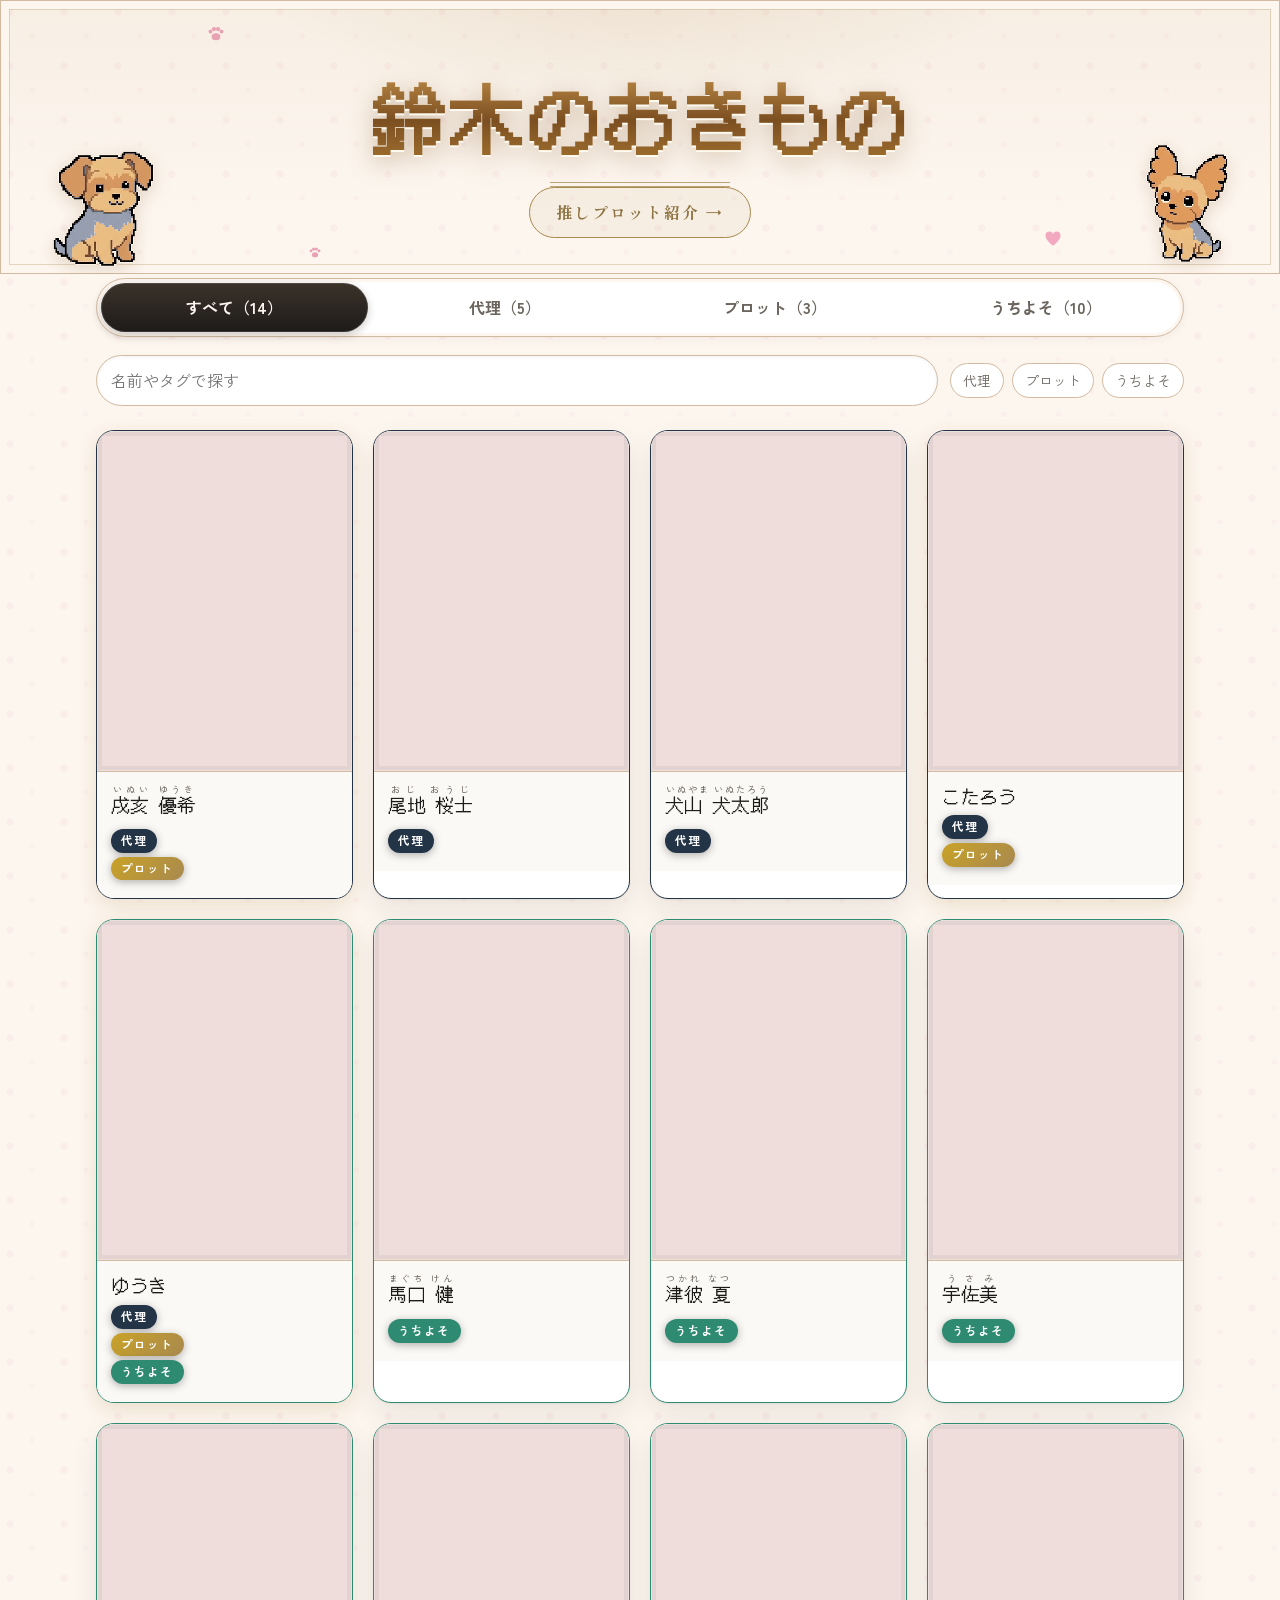
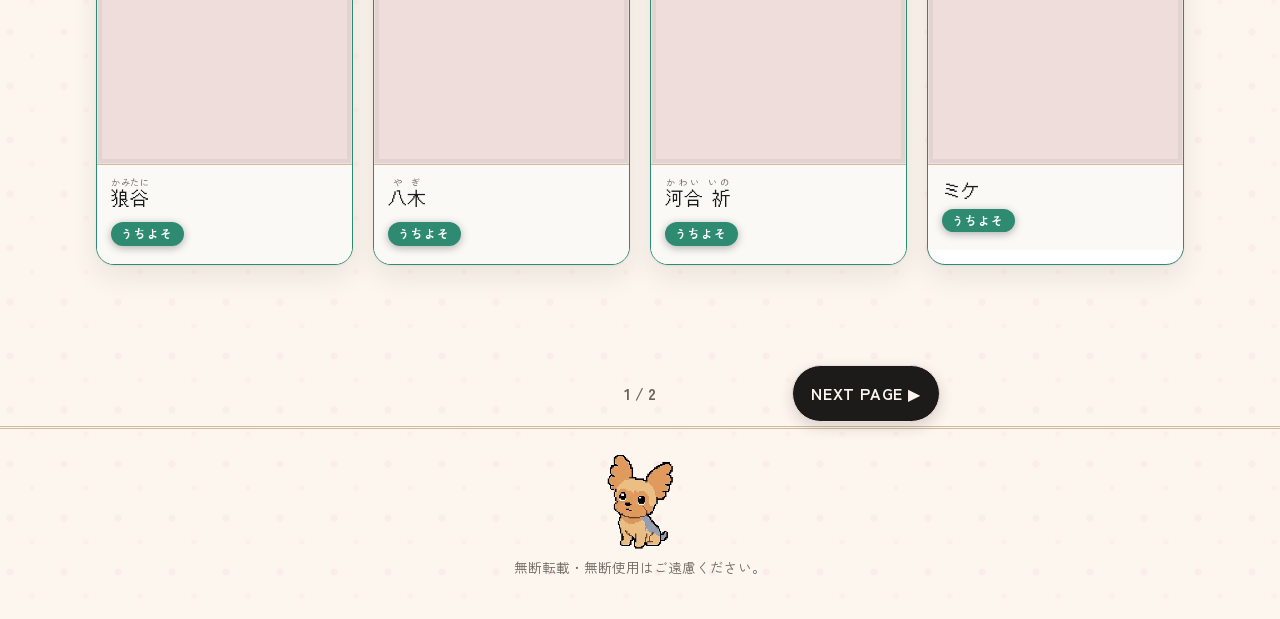
==== commit ed20f537: "Update index.html" ====
--- a/index.html
+++ b/index.html
@@ -8,7 +8,7 @@
 <link rel="preconnect" href="https://fonts.googleapis.com">
 <link rel="preconnect" href="https://fonts.gstatic.com" crossorigin>
 <link href="https://fonts.googleapis.com/css2?family=Shippori+Mincho+B1:wght@500;700;800&family=Zen+Kaku+Gothic+New:wght@400;700&family=DotGothic16&display=swap" rel="stylesheet">
-<link rel="stylesheet" href="style.css?v=20261112v">
+<link rel="stylesheet" href="style.css?v=20261112w">
 </head>
 <body>
 <div class="loader" id="loader" role="status" aria-label="読み込み中">
@@ -125,6 +125,6 @@
   <div class="modal" id="modal"></div>
 </dialog>
 
-<script src="app.js?v=20261112s"></script>
+<script src="app.js?v=20261112t"></script>
 </body>
 </html>
--- a/style.css
+++ b/style.css
@@ -732,3 +732,35 @@
 .hero-sub { padding: 68px 20px 46px; }
 .hero-sub .hero-nav { position: absolute; top: 14px; left: 18px; margin: 0; z-index: 3; }
 .hero-sub h1 { max-width: 100%; }
+
+/* ===== タイトル見栄え修正＋プロットページのタブ・自プロット ===== */
+.hero .y-right { top: auto; bottom: 12px; }
+.hero-sub .back-line { position: absolute; top: 14px; left: 18px; margin: 0; z-index: 3; }
+.plot-tabs {
+  display: grid; grid-template-columns: 1fr 1fr; gap: 4px;
+  background: var(--surface); border: 1px solid var(--gold-line);
+  border-radius: 999px; padding: 4px; margin: 20px 0 18px;
+  box-shadow: 0 2px 10px rgba(30, 20, 10, .05), inset 0 0 0 3px var(--bg);
+}
+.ptab {
+  appearance: none; border: 0; background: transparent; border-radius: 999px;
+  padding: 12px 8px; font: inherit; font-family: var(--serif); font-weight: 700;
+  font-size: 1.02rem; color: var(--ink); cursor: pointer;
+}
+.ptab[aria-selected="true"] {
+  background: linear-gradient(180deg, #3b332a, var(--ink)); color: var(--bg);
+  box-shadow: inset 0 0 0 1px rgba(255, 255, 255, .10), 0 3px 8px rgba(30, 20, 10, .22);
+}
+.own-grid { display: grid; grid-template-columns: repeat(auto-fill, minmax(250px, 1fr)); gap: 18px; }
+.own-card {
+  background: var(--surface); border: 1px solid var(--gold-line);
+  border-radius: var(--radius); overflow: hidden; box-shadow: var(--shadow);
+  display: flex; flex-direction: column;
+}
+.own-thumb { aspect-ratio: 4 / 3; background: color-mix(in srgb, var(--gold) 14%, var(--bg)); }
+.own-thumb img { width: 100%; height: 100%; object-fit: cover; display: block; }
+.own-body { padding: 14px 16px 16px; display: flex; flex-direction: column; gap: 10px; }
+.own-name { font-family: var(--dot); font-size: 1.3rem; line-height: 1.35; }
+.own-intro { font-size: .92rem; line-height: 1.7; white-space: pre-wrap; margin: 0; }
+.own-links { display: flex; flex-direction: column; gap: 8px; }
+.own-nolink { font-size: .85rem; opacity: .75; margin: 0; }
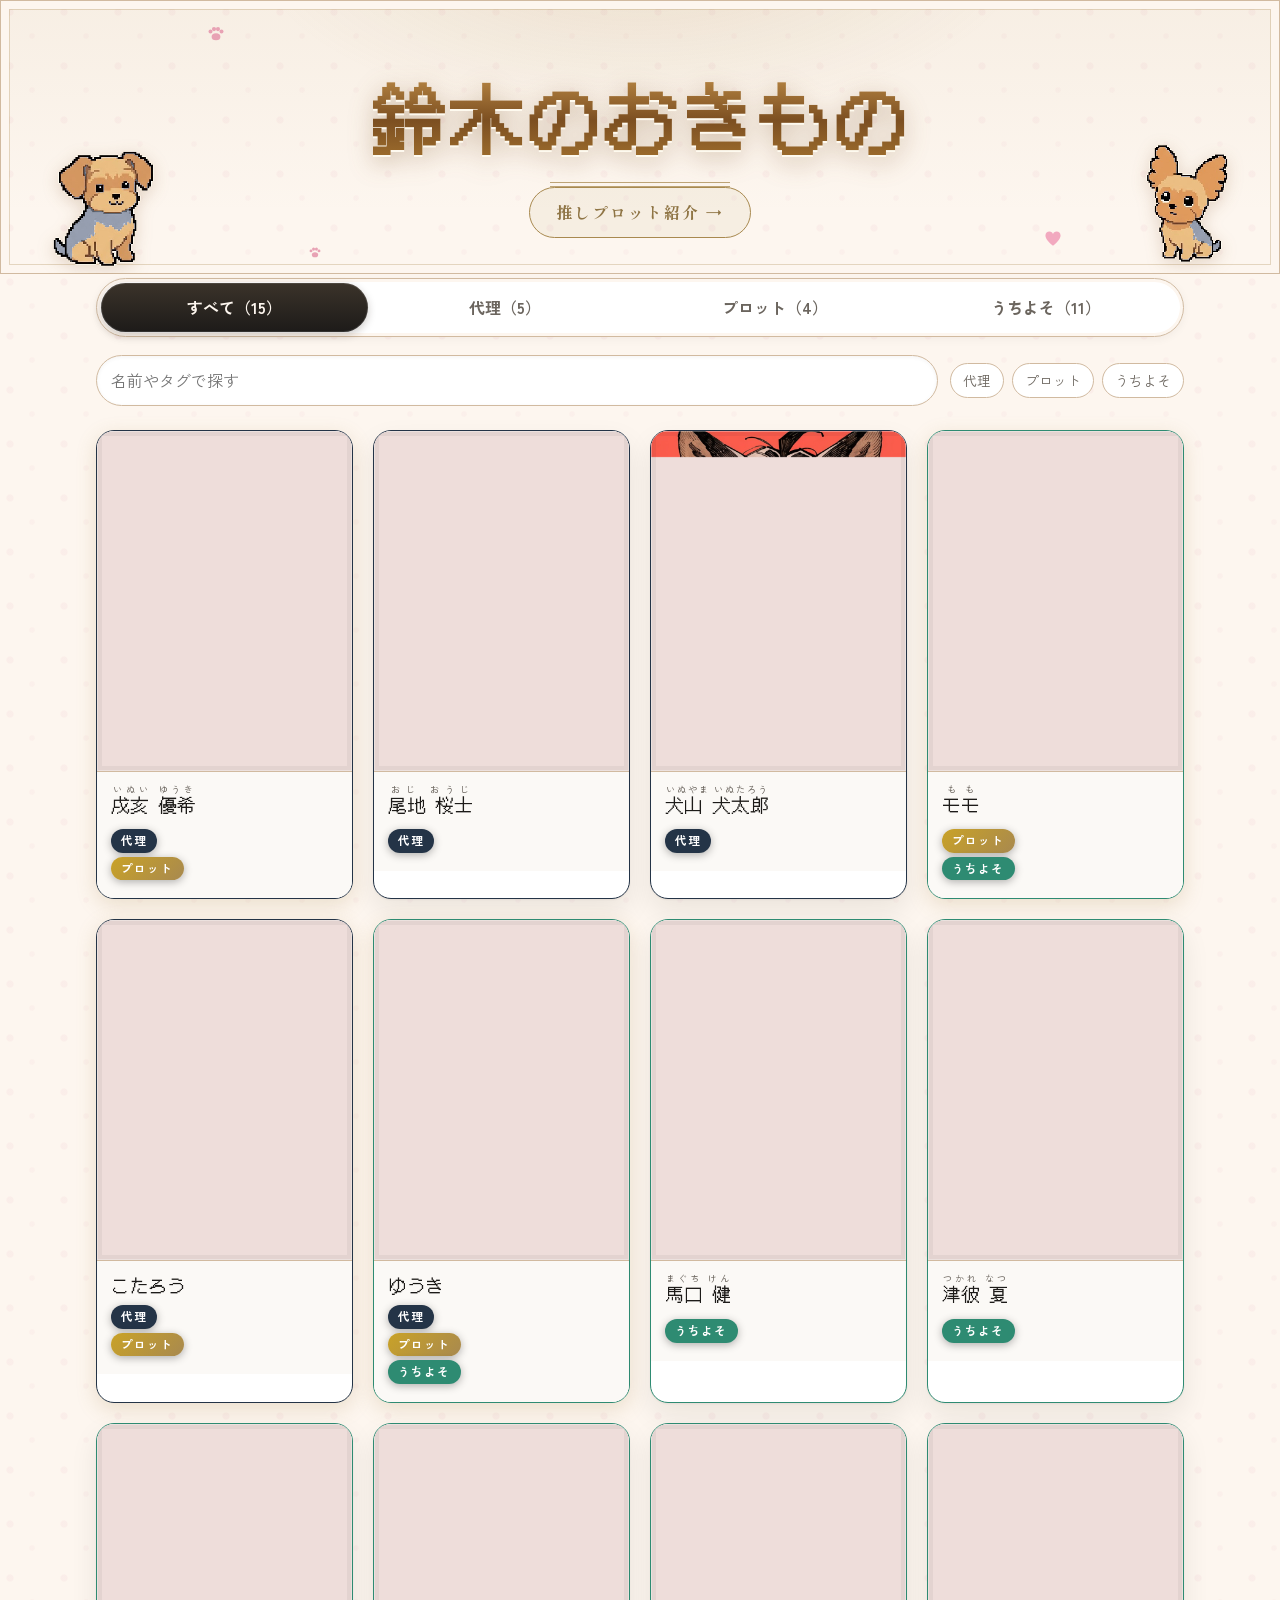
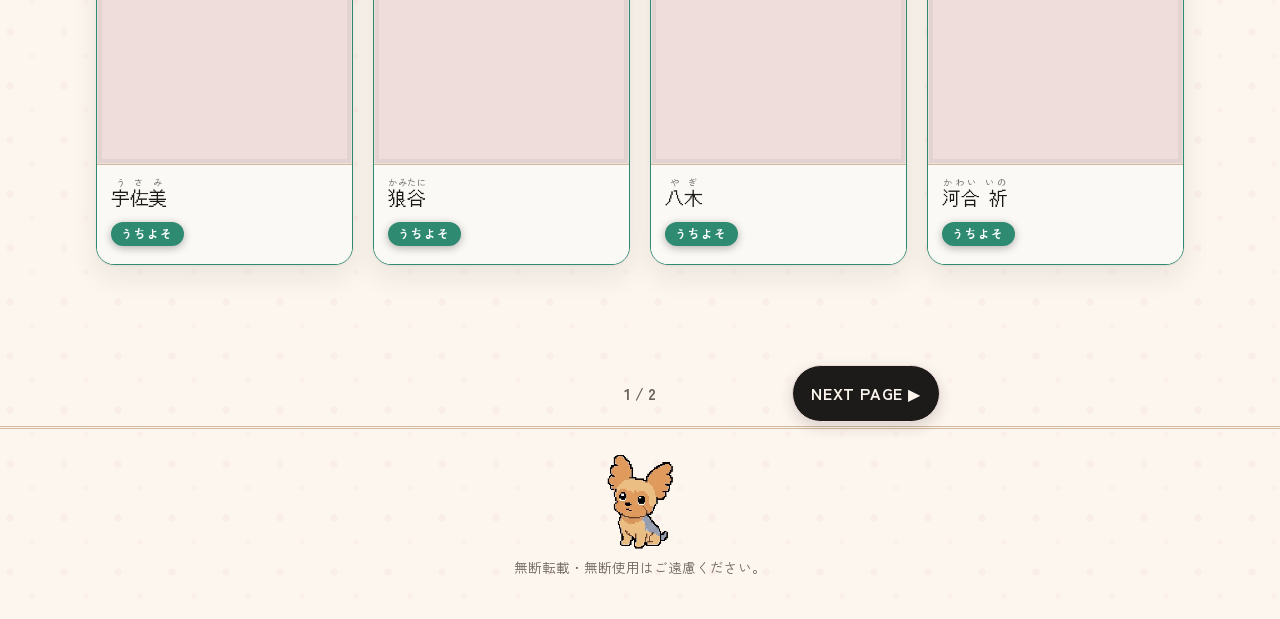
==== commit 523d0792: "Update index.html" ====
--- a/index.html
+++ b/index.html
@@ -8,7 +8,7 @@
 <link rel="preconnect" href="https://fonts.googleapis.com">
 <link rel="preconnect" href="https://fonts.gstatic.com" crossorigin>
 <link href="https://fonts.googleapis.com/css2?family=Shippori+Mincho+B1:wght@500;700;800&family=Zen+Kaku+Gothic+New:wght@400;700&family=DotGothic16&display=swap" rel="stylesheet">
-<link rel="stylesheet" href="style.css?v=20261112w">
+<link rel="stylesheet" href="style.css?v=20261112x">
 </head>
 <body>
 <div class="loader" id="loader" role="status" aria-label="読み込み中">
@@ -125,6 +125,6 @@
   <div class="modal" id="modal"></div>
 </dialog>
 
-<script src="app.js?v=20261112t"></script>
+<script src="app.js?v=20261112u"></script>
 </body>
 </html>
--- a/style.css
+++ b/style.css
@@ -764,3 +764,9 @@
 .own-intro { font-size: .92rem; line-height: 1.7; white-space: pre-wrap; margin: 0; }
 .own-links { display: flex; flex-direction: column; gap: 8px; }
 .own-nolink { font-size: .85rem; opacity: .75; margin: 0; }
+
+/* ===== 最終微調整：戻るリンク重なり解消・自プロット画像の見切れ対策 ===== */
+.hero-sub { padding: 34px 20px 46px; }
+.hero-sub .back-line { position: static; margin: 0 0 10px; }
+.own-thumb { aspect-ratio: 3 / 4; }
+.own-thumb img { object-position: top; }
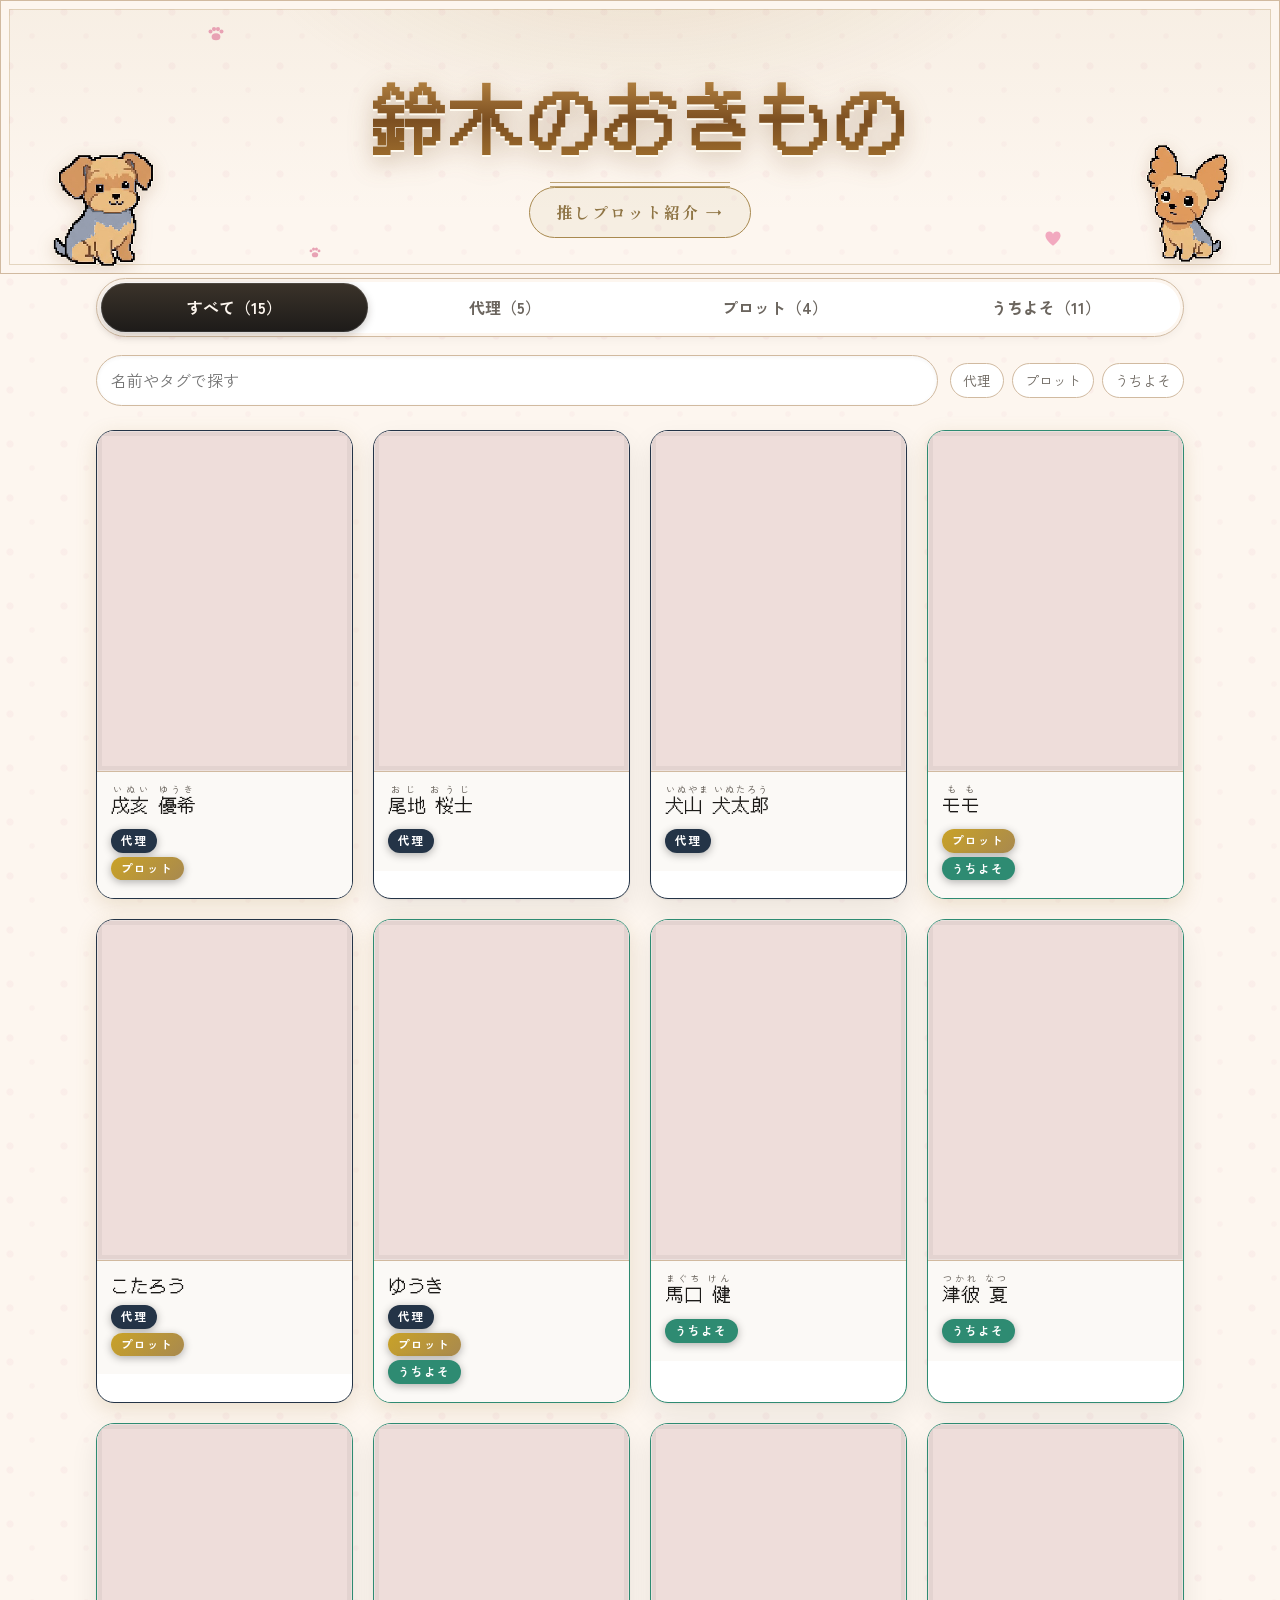
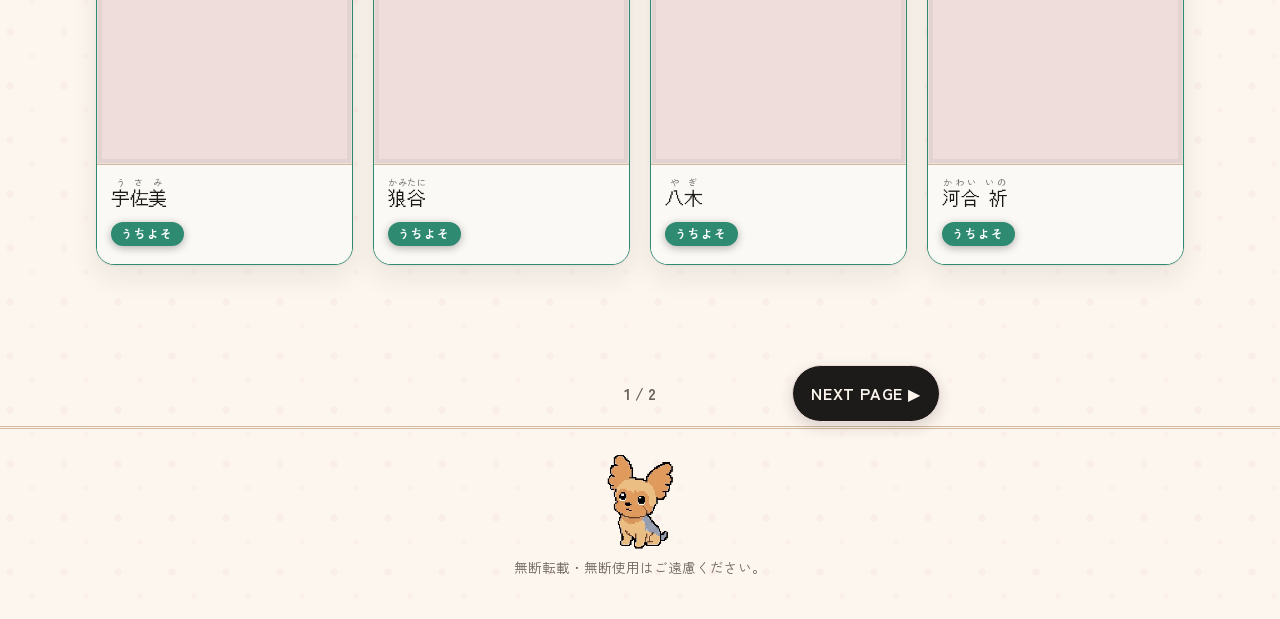
==== commit c85c3cb7: "Update index.html" ====
--- a/index.html
+++ b/index.html
@@ -8,7 +8,7 @@
 <link rel="preconnect" href="https://fonts.googleapis.com">
 <link rel="preconnect" href="https://fonts.gstatic.com" crossorigin>
 <link href="https://fonts.googleapis.com/css2?family=Shippori+Mincho+B1:wght@500;700;800&family=Zen+Kaku+Gothic+New:wght@400;700&family=DotGothic16&display=swap" rel="stylesheet">
-<link rel="stylesheet" href="style.css?v=20261112x">
+<link rel="stylesheet" href="style.css?v=20261112y">
 </head>
 <body>
 <div class="loader" id="loader" role="status" aria-label="読み込み中">
--- a/style.css
+++ b/style.css
@@ -770,3 +770,13 @@
 .hero-sub .back-line { position: static; margin: 0 0 10px; }
 .own-thumb { aspect-ratio: 3 / 4; }
 .own-thumb img { object-position: top; }
+
+/* ===== 管理画面：グループ絞り込み・ページ内ジャンプ ===== */
+.group-filter { display: flex; gap: 8px; flex-wrap: wrap; margin: 4px 0 10px; }
+.gbtn {
+  appearance: none; border: 1px solid var(--gold-line); background: var(--surface);
+  color: var(--ink); border-radius: 999px; padding: 9px 14px;
+  font: inherit; font-weight: 700; font-size: .92rem; cursor: pointer;
+}
+.gbtn[aria-pressed="true"] { background: linear-gradient(180deg, #3b332a, var(--ink)); color: var(--bg); }
+.jump-nav { display: flex; gap: 8px; align-items: center; flex-wrap: wrap; font-size: .9rem; margin: 0 0 12px; }
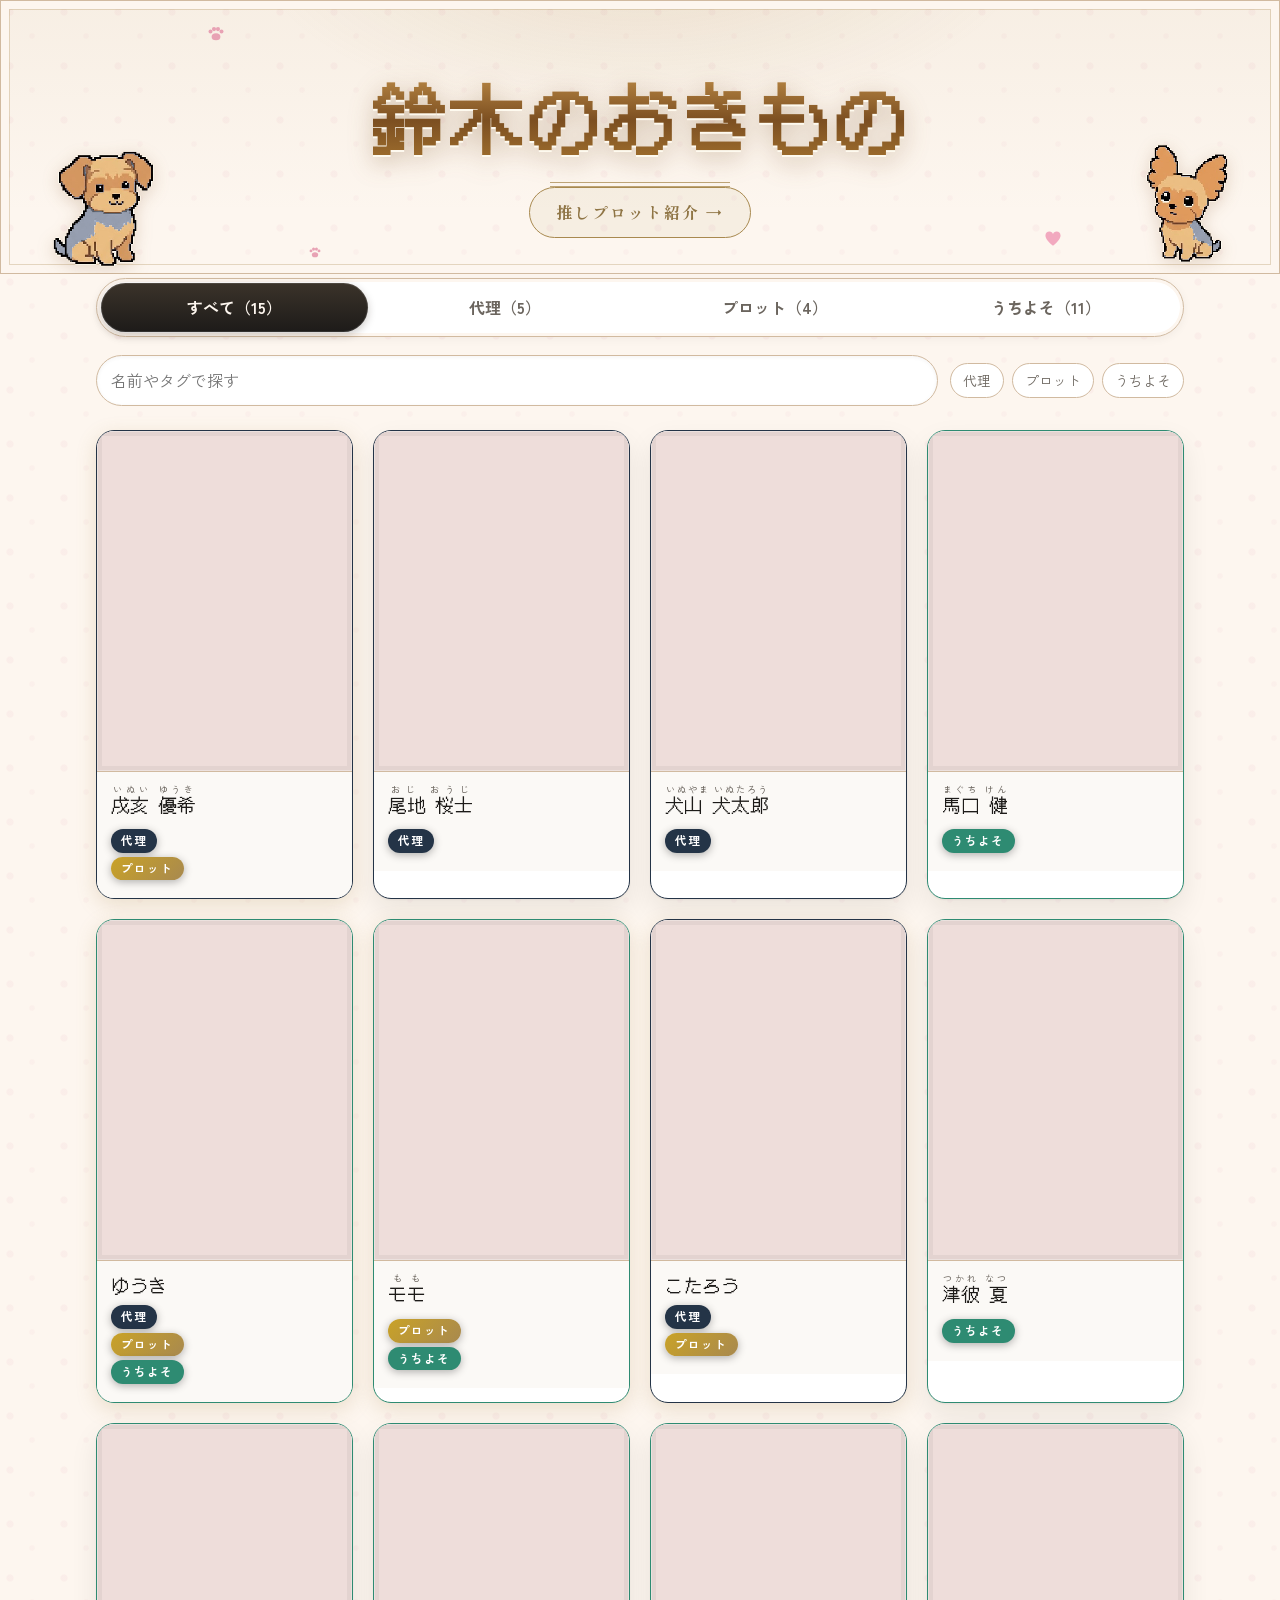
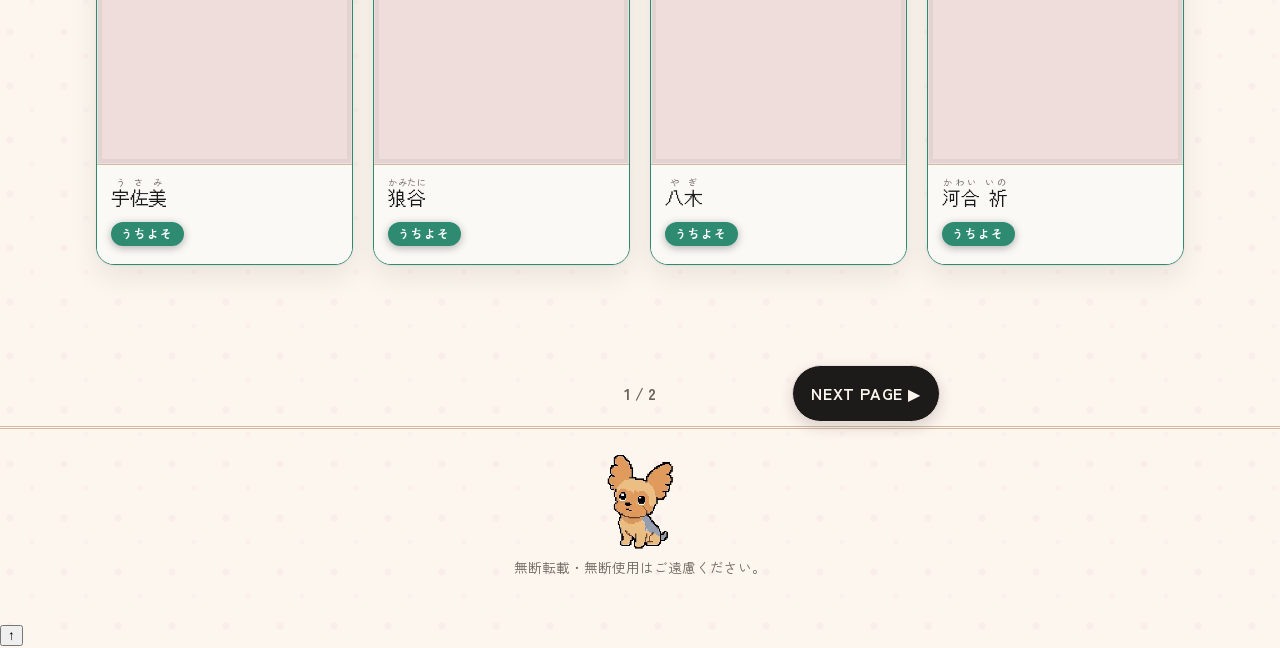
==== commit 044c8829: "Update index.html" ====
--- a/index.html
+++ b/index.html
@@ -8,7 +8,7 @@
 <link rel="preconnect" href="https://fonts.googleapis.com">
 <link rel="preconnect" href="https://fonts.gstatic.com" crossorigin>
 <link href="https://fonts.googleapis.com/css2?family=Shippori+Mincho+B1:wght@500;700;800&family=Zen+Kaku+Gothic+New:wght@400;700&family=DotGothic16&display=swap" rel="stylesheet">
-<link rel="stylesheet" href="style.css?v=20261112y">
+<link rel="stylesheet" href="style.css?v=20261112z3">
 </head>
 <body>
 <div class="loader" id="loader" role="status" aria-label="読み込み中">
@@ -125,6 +125,7 @@
   <div class="modal" id="modal"></div>
 </dialog>
 
-<script src="app.js?v=20261112u"></script>
+<script src="app.js?v=20261112v"></script>
+<button id="to-top" type="button" aria-label="一番上に戻る">↑</button>
 </body>
 </html>
--- a/style.css
+++ b/style.css
@@ -780,3 +780,43 @@
 }
 .gbtn[aria-pressed="true"] { background: linear-gradient(180deg, #3b332a, var(--ink)); color: var(--bg); }
 .jump-nav { display: flex; gap: 8px; align-items: center; flex-wrap: wrap; font-size: .9rem; margin: 0 0 12px; }
+
+/* ===== 展示風カード（プロット紹介ページ共通） ===== */
+.exhibit-grid { gap: 22px; }
+.exhibit-card {
+  display: block;
+  background: var(--surface);
+  border: 1px solid var(--gold-line);
+  border-radius: 8px;
+  padding: 10px;
+  box-shadow: var(--shadow);
+  text-decoration: none;
+  color: inherit;
+  transition: transform .15s ease, box-shadow .15s ease;
+}
+a.exhibit-card:hover { transform: translateY(-3px); }
+.exhibit-frame {
+  position: relative;
+  background: color-mix(in srgb, var(--bg) 82%, #ffffff);
+  border: 1px solid var(--gold-line);
+  padding: 8px;
+}
+.exhibit-no {
+  position: absolute; top: -9px; left: 8px; z-index: 2;
+  background: var(--ink); color: var(--bg);
+  font-family: var(--serif); font-size: .7rem; font-weight: 700;
+  letter-spacing: .14em; padding: 3px 8px; border-radius: 3px;
+}
+.exhibit-img {
+  position: relative; overflow: hidden;
+  background: linear-gradient(135deg, color-mix(in srgb, var(--gold) 26%, var(--bg)), color-mix(in srgb, var(--accent) 20%, var(--bg)));
+}
+.exhibit-img.wide { aspect-ratio: 16 / 9; }
+.exhibit-img.tall { aspect-ratio: 3 / 4; }
+.exhibit-img img { position: absolute; inset: 0; width: 100%; height: 100%; object-fit: cover; }
+.exhibit-img.tall img { object-position: top; }
+.exhibit-caption { padding: 12px 4px 6px; }
+.exhibit-title { font-family: var(--dot); font-size: 1.18rem; line-height: 1.45; margin: 0 0 4px; }
+.exhibit-meta { font-size: .84rem; font-weight: 700; color: #8a6d3b; margin: 0 0 6px; }
+.exhibit-desc { font-size: .9rem; line-height: 1.7; margin: 0 0 8px; white-space: pre-wrap; }
+.exhibit-open { font-size: .88rem; font-weight: 700; color: var(--gold); }
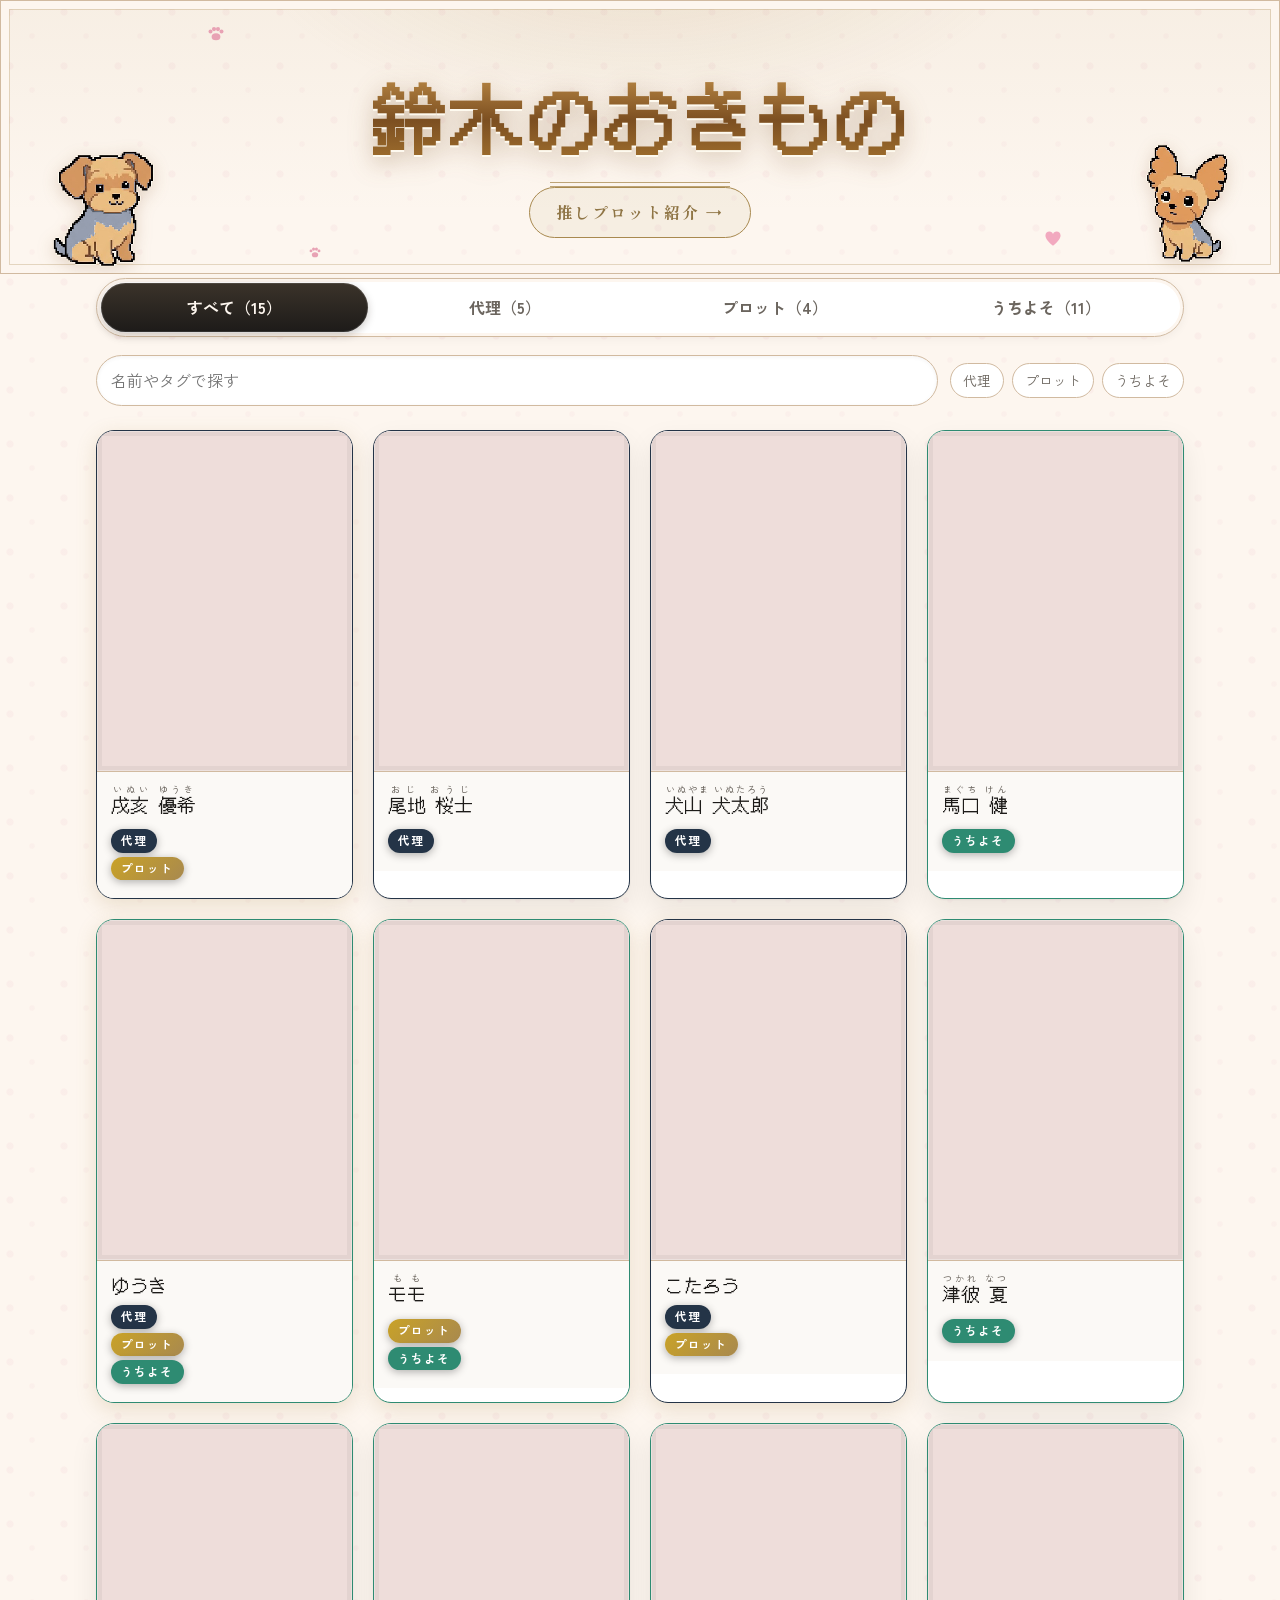
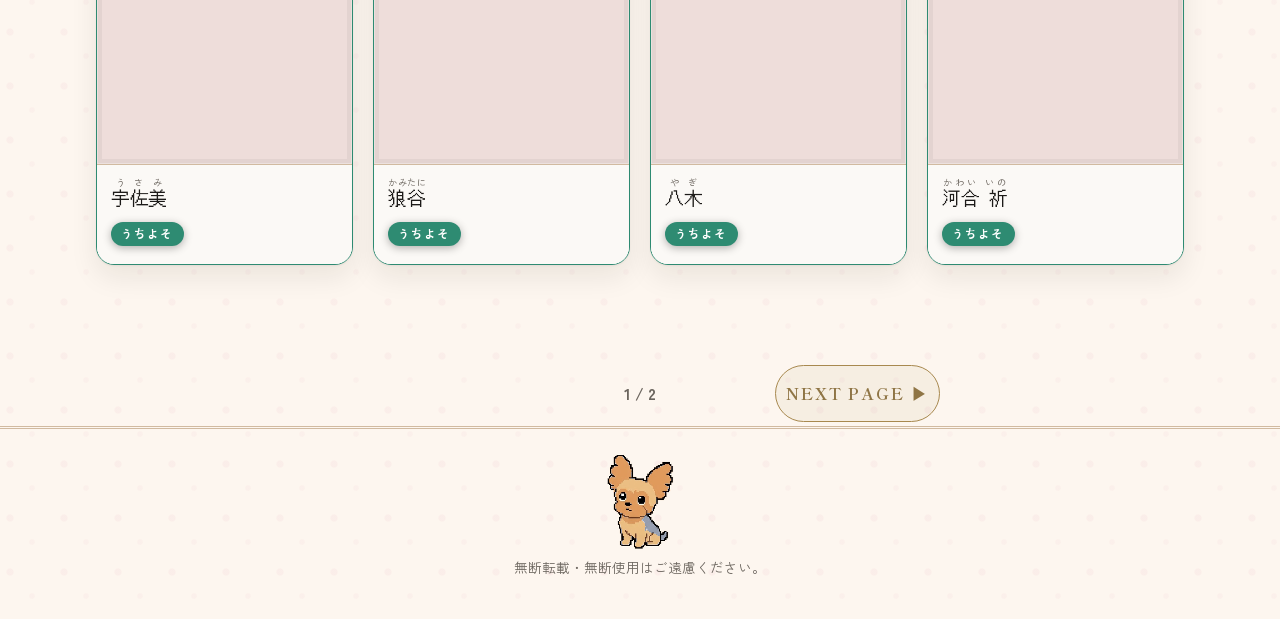
==== commit ab6a0dc6: "Update index.html" ====
--- a/index.html
+++ b/index.html
@@ -8,7 +8,7 @@
 <link rel="preconnect" href="https://fonts.googleapis.com">
 <link rel="preconnect" href="https://fonts.gstatic.com" crossorigin>
 <link href="https://fonts.googleapis.com/css2?family=Shippori+Mincho+B1:wght@500;700;800&family=Zen+Kaku+Gothic+New:wght@400;700&family=DotGothic16&display=swap" rel="stylesheet">
-<link rel="stylesheet" href="style.css?v=20261112z3">
+<link rel="stylesheet" href="style.css?v=20261112z4">
 </head>
 <body>
 <div class="loader" id="loader" role="status" aria-label="読み込み中">
--- a/style.css
+++ b/style.css
@@ -811,12 +811,60 @@
   position: relative; overflow: hidden;
   background: linear-gradient(135deg, color-mix(in srgb, var(--gold) 26%, var(--bg)), color-mix(in srgb, var(--accent) 20%, var(--bg)));
 }
-.exhibit-img.wide { aspect-ratio: 16 / 9; }
+.exhibit-img.wide { aspect-ratio: 3 / 2; }
 .exhibit-img.tall { aspect-ratio: 3 / 4; }
 .exhibit-img img { position: absolute; inset: 0; width: 100%; height: 100%; object-fit: cover; }
 .exhibit-img.tall img { object-position: top; }
 .exhibit-caption { padding: 12px 4px 6px; }
-.exhibit-title { font-family: var(--dot); font-size: 1.18rem; line-height: 1.45; margin: 0 0 4px; }
+.exhibit-title { font-family: var(--dot); font-size: 1.15rem; line-height: 1.45; margin: 0 0 4px; }
 .exhibit-meta { font-size: .84rem; font-weight: 700; color: #8a6d3b; margin: 0 0 6px; }
 .exhibit-desc { font-size: .9rem; line-height: 1.7; margin: 0 0 8px; white-space: pre-wrap; }
 .exhibit-open { font-size: .88rem; font-weight: 700; color: var(--gold); }
+
+/* ===== 管理画面：トップへ戻るボタン・詳細設定フォールド ===== */
+#to-top {
+  position: fixed; right: 14px; bottom: 84px; z-index: 90;
+  width: 52px; height: 52px; border-radius: 50%;
+  border: 1px solid var(--gold-line);
+  background: var(--ink); color: var(--bg);
+  font-size: 1.3rem; font-weight: 700; cursor: pointer;
+  box-shadow: var(--shadow);
+  opacity: 0; pointer-events: none; transition: opacity .2s ease;
+}
+#to-top.show { opacity: 1; pointer-events: auto; }
+.fold { border: 1px dashed var(--gold-line); border-radius: 10px; padding: 6px 12px; margin: 0 0 14px; }
+.fold summary { cursor: pointer; font-weight: 700; padding: 8px 0; }
+
+/* ===== UI統一：ナビボタン・ページャー・見出し ===== */
+.back-link {
+  display: inline-block;
+  padding: 10px 26px;
+  border: 1.5px solid var(--gold);
+  border-radius: 999px;
+  color: color-mix(in srgb, var(--gold) 82%, var(--ink));
+  background: color-mix(in srgb, var(--gold) 8%, transparent);
+  font-family: var(--serif);
+  font-weight: 700;
+  letter-spacing: .12em;
+  text-decoration: none;
+  transition: background .2s ease, color .2s ease;
+}
+.back-link:hover { background: var(--gold); color: #fff; text-decoration: none; }
+.hero-sub { padding: 68px 20px 46px; }
+.hero-sub .back-line { position: static; margin: 20px 0 0; text-align: center; }
+.pager-btn {
+  background: color-mix(in srgb, var(--gold) 8%, transparent);
+  color: color-mix(in srgb, var(--gold) 82%, var(--ink));
+  border: 1.5px solid var(--gold);
+  font-family: var(--serif);
+  letter-spacing: .12em;
+  box-shadow: none;
+  transition: background .2s ease, color .2s ease, transform .1s ease;
+}
+.pager-btn:hover { background: var(--gold); color: #fff; }
+#page-prev {
+  background: color-mix(in srgb, var(--gold) 8%, transparent);
+  color: color-mix(in srgb, var(--gold) 82%, var(--ink));
+  border-color: var(--gold);
+}
+body.admin h1, body.admin h2, body.admin h3 { font-family: var(--dot); font-weight: 400; letter-spacing: .04em; }
